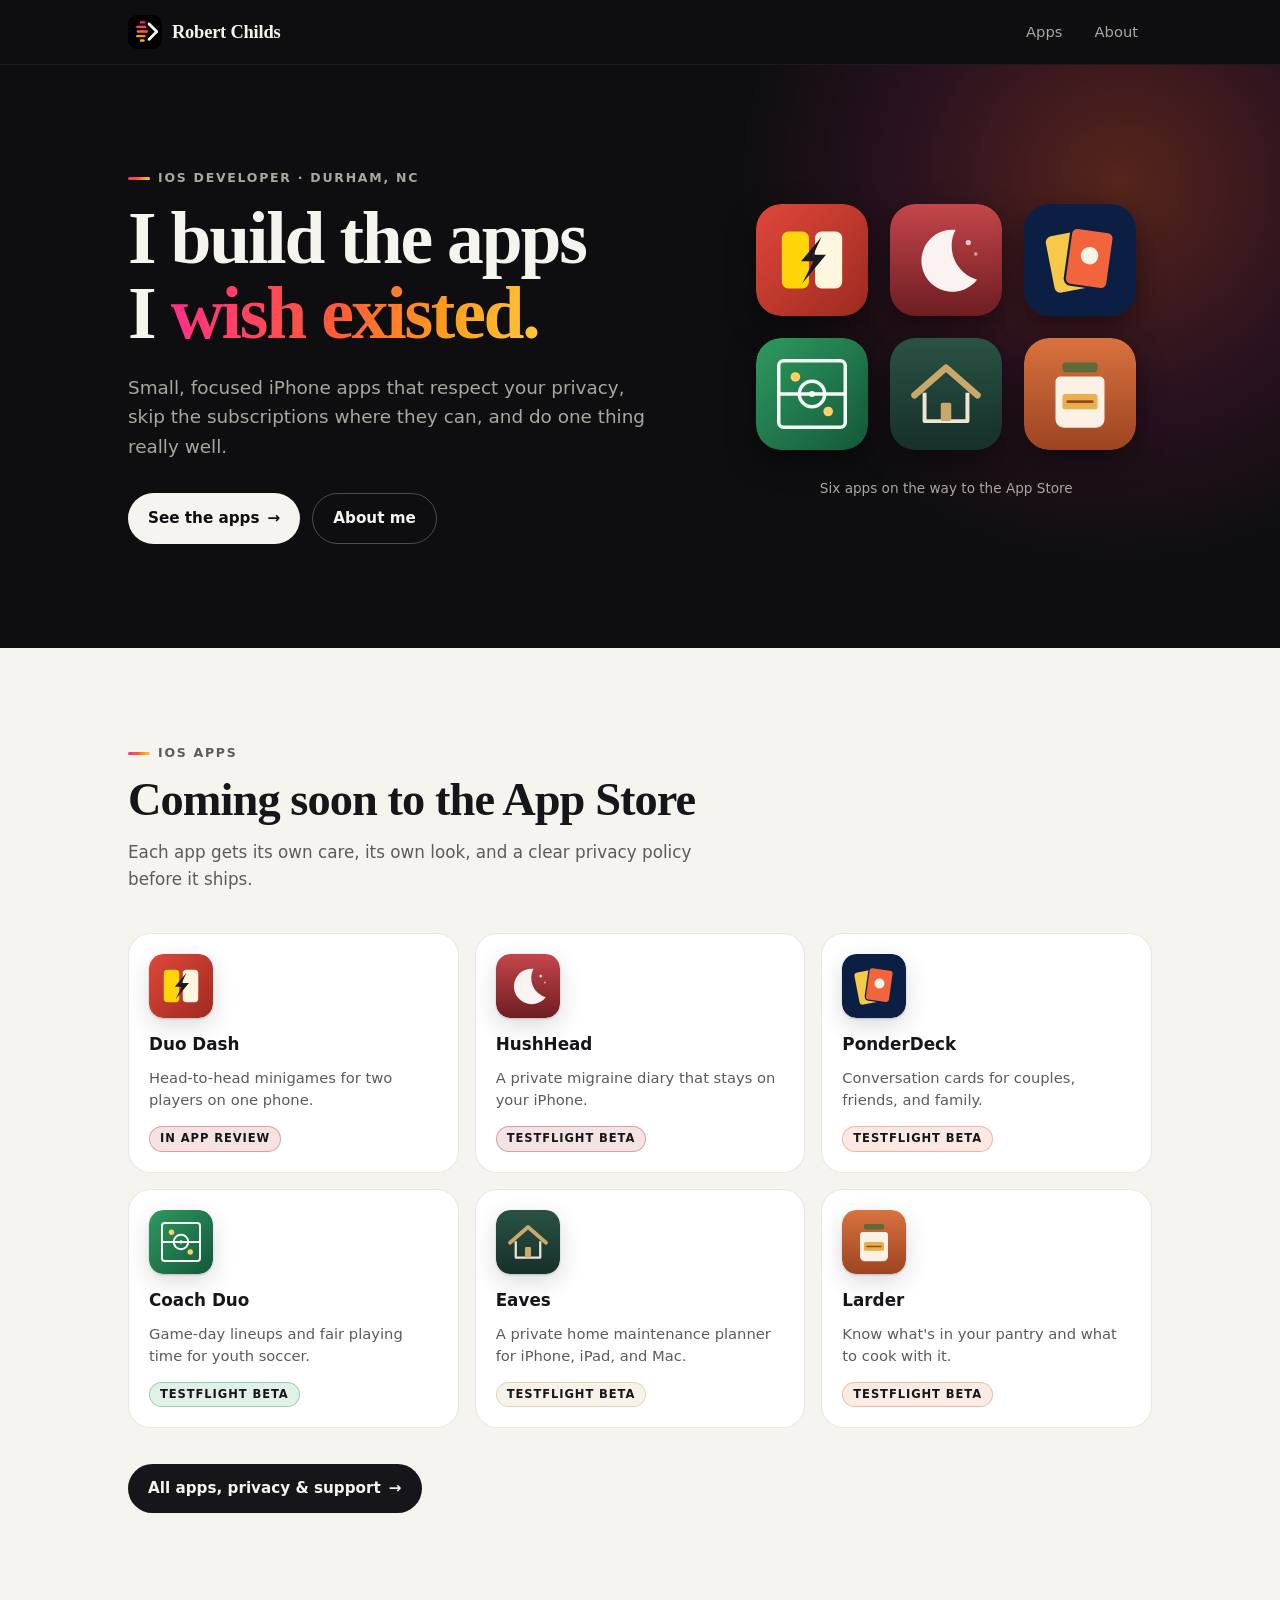
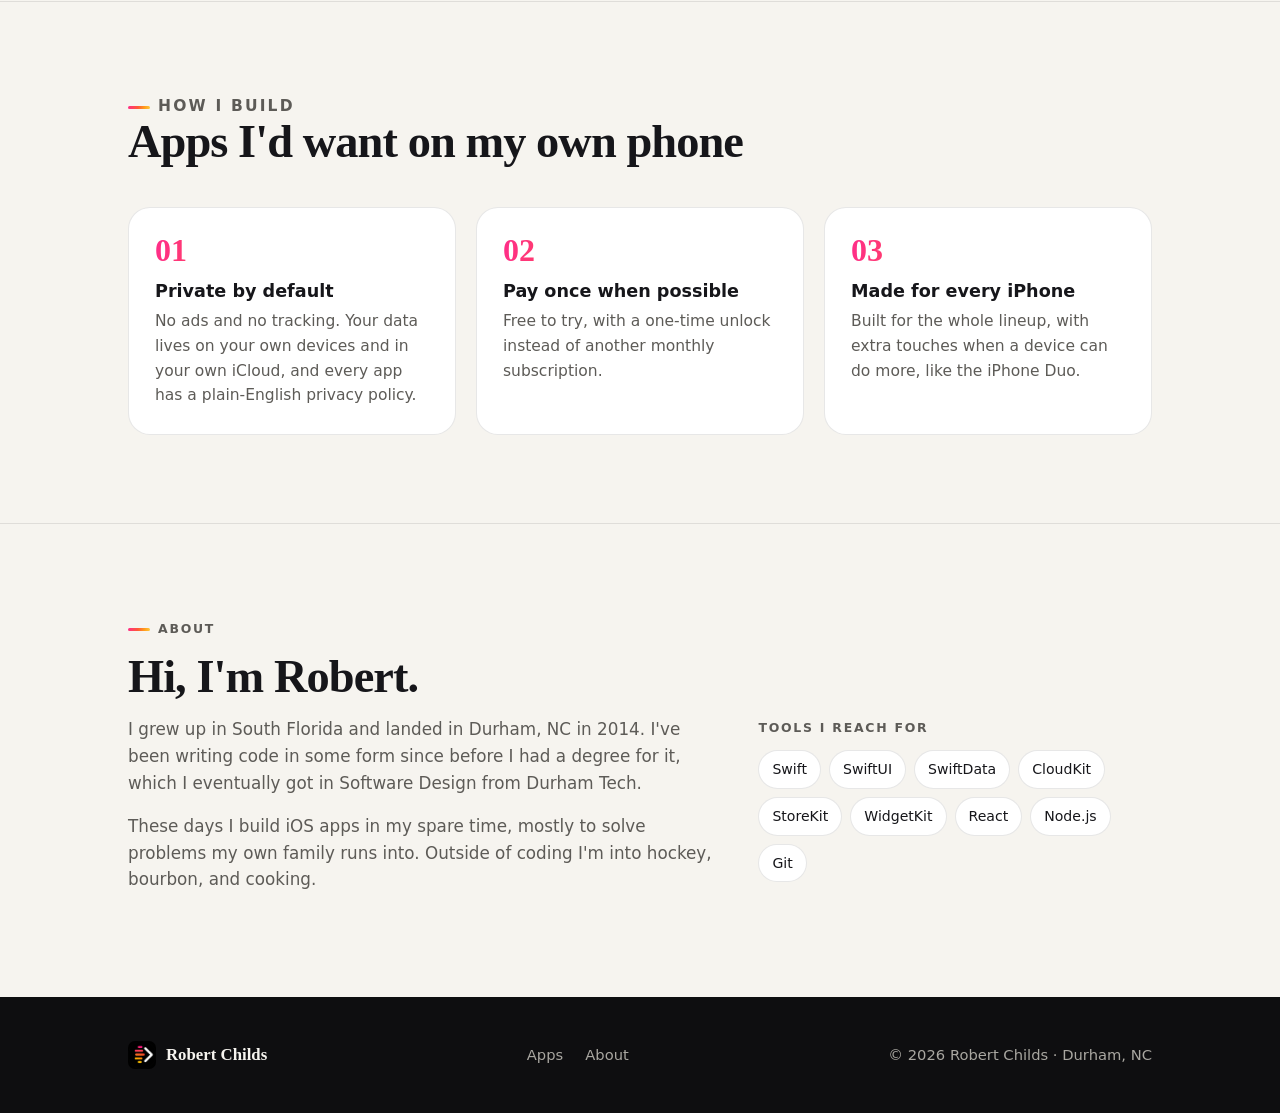
==== index.html @ bc124ac7 "Add Larder to homepage and apps page Co-Authored-By: Claude Opus 5.5 <noreply@anthropic.com> Claude-" ====
<!DOCTYPE html>
<html lang="en">
<head>
<meta charset="UTF-8">
<meta name="viewport" content="width=device-width, initial-scale=1">
<title>Robert Childs | iOS Apps &amp; Developer</title>
<meta name="description" content="Robert Childs is a developer in Durham, NC building focused, private iOS apps: Duo Dash, HushHead, PonderDeck, Coach Duo, Eaves, and Larder.">
<link rel="canonical" href="https://robertchilds.dev/">
<meta property="og:title" content="Robert Childs | iOS Apps &amp; Developer">
<meta property="og:description" content="Focused, private iOS apps built in Durham, NC.">
<meta property="og:type" content="website">
<meta property="og:url" content="https://robertchilds.dev/">
<meta property="og:image" content="https://robertchilds.dev/assets/logo-512.png">
<meta name="theme-color" content="#0e0e10">
<link rel="icon" type="image/png" href="/assets/logo-128.png">
<link rel="apple-touch-icon" href="/assets/logo-512.png">
<link rel="stylesheet" href="/assets/site.css">
<style>
  .hero { background: var(--ink); color: var(--on-ink); position: relative; overflow: hidden; }
  .hero::before { content: ""; position: absolute; width: 760px; height: 760px; right: -220px; top: -260px; border-radius: 50%; background: radial-gradient(closest-side, rgba(255,90,54,.30), rgba(255,45,138,.12) 55%, transparent); pointer-events: none; }
  .hero .wrap { position: relative; display: grid; gap: 56px; align-items: center; padding-top: 96px; padding-bottom: 104px; }
  @media (min-width: 900px) { .hero .wrap { grid-template-columns: 1.15fr .85fr; } }
  .hero .eyebrow { color: var(--on-ink-muted); }
  .hero h1 { font: 600 clamp(2.7rem, 6.4vw, 4.6rem)/1.02 var(--serif); letter-spacing: -.03em; margin: 0 0 22px; }
  .hero p.sub { color: var(--on-ink-muted); font-size: 1.15rem; max-width: 46ch; margin: 0 0 32px; }
  .hero .cta { display: flex; gap: 12px; flex-wrap: wrap; }
  .shelf { display: flex; flex-wrap: wrap; justify-content: center; gap: 22px; max-width: 380px; justify-self: center; width: 100%; }
  .shelf a { display: block; width: calc((100% - 44px) / 3); transition: transform .2s; }
  .shelf a:hover { transform: translateY(-4px) rotate(-2deg); }
  .shelf .app-icon { width: 100%; box-shadow: 0 10px 30px rgba(0,0,0,.45); }
  .shelf .tag { width: 100%; text-align: center; color: var(--on-ink-muted); font-size: .85rem; margin: 6px 0 0; }
  @media (max-width: 899px) { .shelf { max-width: 300px; } }

  .apps-row { list-style: none; margin: 40px 0 36px; padding: 0; display: grid; gap: 16px; grid-template-columns: repeat(2, minmax(0, 1fr)); }
  @media (max-width: 480px) { .apps-row a { padding: 16px; } .apps-row .badge { font-size: .64rem; letter-spacing: .05em; padding: 5px 8px; } }
  @media (min-width: 760px) { .apps-row { grid-template-columns: repeat(3, 1fr); } }
  .apps-row a { display: flex; flex-direction: column; gap: 12px; height: 100%; padding: 20px; background: var(--card); border: 1px solid var(--line); border-radius: var(--radius); text-decoration: none; transition: border-color .15s, transform .15s; }
  .apps-row a:hover { border-color: var(--line-strong); transform: translateY(-2px); }
  .apps-row .app-icon { width: 64px; height: 64px; }
  .apps-row h3 { font: 600 1.05rem/1.25 var(--sans); margin: 4px 0 0; }
  .apps-row p { color: var(--muted); font-size: .92rem; line-height: 1.5; margin: 0; flex: 1; }

  .values { border-top: 1px solid var(--line); }
  .values ul { list-style: none; margin: 40px 0 0; padding: 0; display: grid; gap: 20px; }
  @media (min-width: 800px) { .values ul { grid-template-columns: repeat(3, 1fr); } }
  .values li { padding: 26px; border-radius: var(--radius); background: var(--card); border: 1px solid var(--line); }
  .values .n { font: 600 2rem/1 var(--serif); margin-bottom: 14px; }
  .values h3 { font: 600 1.1rem/1.3 var(--sans); margin: 0 0 6px; }
  .values p { color: var(--muted); margin: 0; font-size: .97rem; }

  .about { border-top: 1px solid var(--line); }
  .about .grid { display: grid; gap: 40px; margin-top: 8px; }
  @media (min-width: 800px) { .about .grid { grid-template-columns: 1.2fr .8fr; } }
  .about .text p { color: var(--muted); font-size: 1.05rem; margin: 0 0 16px; max-width: 58ch; }
  .about h3 { font: 600 .78rem/1 var(--sans); letter-spacing: .14em; text-transform: uppercase; color: var(--muted); margin: 6px 0 16px; }
  .pills { display: flex; flex-wrap: wrap; gap: 8px; list-style: none; margin: 0; padding: 0; }
  .pills li { font-size: .88rem; padding: 7px 13px; border-radius: 999px; background: var(--card); border: 1px solid var(--line); }
</style>
</head>
<body>
<a class="skip" href="#main">Skip to content</a>
<header class="site-nav">
  <div class="wrap">
    <a class="home" href="/"><img src="/assets/logo-128.png" alt="" width="34" height="34">Robert Childs</a>
    <nav aria-label="Main">
      <ul>
        <li><a href="/apps/">Apps</a></li>
        <li><a href="/#about">About</a></li>
      </ul>
    </nav>
  </div>
</header>

<main id="main">
  <section class="hero">
    <div class="wrap">
      <div>
        <p class="eyebrow">iOS developer &middot; Durham, NC</p>
        <h1>I build the apps<br>I <span class="grad-text">wish existed.</span></h1>
        <p class="sub">Small, focused iPhone apps that respect your privacy, skip the subscriptions where they can, and do one thing really well.</p>
        <div class="cta">
          <a class="btn btn-light" href="/apps/">See the apps <span aria-hidden="true">&rarr;</span></a>
          <a class="btn btn-outline" href="#about">About me</a>
        </div>
      </div>
      <div class="shelf">
        <a href="/apps/#duo-dash"><img class="app-icon" src="/apps/icons/duo-dash.svg" alt="Duo Dash" width="112" height="112"></a>
        <a href="/apps/#hushhead"><img class="app-icon" src="/apps/icons/hushhead.svg" alt="HushHead" width="112" height="112"></a>
        <a href="/apps/#ponderdeck"><img class="app-icon" src="/apps/icons/ponderdeck.svg" alt="PonderDeck" width="112" height="112"></a>
        <a href="/apps/#coach-duo"><img class="app-icon" src="/apps/icons/coach-duo.svg" alt="Coach Duo" width="112" height="112"></a>
        <a href="/apps/#eaves"><img class="app-icon" src="/apps/icons/eaves.svg" alt="Eaves: Home Upkeep" width="112" height="112"></a>
        <a href="/apps/#larder"><img class="app-icon" src="/apps/icons/larder.svg" alt="Larder: Pantry &amp; Recipes" width="112" height="112"></a>
        <p class="tag">Six apps on the way to the App Store</p>
      </div>
    </div>
  </section>

  <section class="section" aria-labelledby="apps-title">
    <div class="wrap">
      <p class="eyebrow">iOS Apps</p>
      <h2 class="section-title" id="apps-title">Coming soon to the App Store</h2>
      <p class="section-lede">Each app gets its own care, its own look, and a clear privacy policy before it ships.</p>
      <ul class="apps-row">
        <li><a href="/apps/#duo-dash" style="--app:#c0392b"><img class="app-icon" src="/apps/icons/duo-dash.svg" alt="" width="64" height="64"><h3>Duo Dash</h3><p>Head-to-head minigames for two players on one phone.</p><span><span class="badge">In App Review</span></span></a></li>
        <li><a href="/apps/#hushhead" style="--app:#b3383c"><img class="app-icon" src="/apps/icons/hushhead.svg" alt="" width="64" height="64"><h3>HushHead</h3><p>A private migraine diary that stays on your iPhone.</p><span><span class="badge">TestFlight beta</span></span></a></li>
        <li><a href="/apps/#ponderdeck" style="--app:#f2643c"><img class="app-icon" src="/apps/icons/ponderdeck.svg" alt="" width="64" height="64"><h3>PonderDeck</h3><p>Conversation cards for couples, friends, and family.</p><span><span class="badge">TestFlight beta</span></span></a></li>
        <li><a href="/apps/#coach-duo" style="--app:#2e9a5e"><img class="app-icon" src="/apps/icons/coach-duo.svg" alt="" width="64" height="64"><h3>Coach Duo</h3><p>Game-day lineups and fair playing time for youth soccer.</p><span><span class="badge">TestFlight beta</span></span></a></li>
        <li><a href="/apps/#eaves" style="--app:#c9a86a"><img class="app-icon" src="/apps/icons/eaves.svg" alt="" width="64" height="64"><h3>Eaves</h3><p>A private home maintenance planner for iPhone, iPad, and Mac.</p><span><span class="badge">TestFlight beta</span></span></a></li>
        <li><a href="/apps/#larder" style="--app:#d9723f"><img class="app-icon" src="/apps/icons/larder.svg" alt="" width="64" height="64"><h3>Larder</h3><p>Know what's in your pantry and what to cook with it.</p><span><span class="badge">TestFlight beta</span></span></a></li>
      </ul>
      <a class="btn btn-dark" href="/apps/">All apps, privacy &amp; support <span aria-hidden="true">&rarr;</span></a>
    </div>
  </section>

  <section class="section values" aria-labelledby="values-title">
    <div class="wrap">
      <p class="eyebrow">How I build</p>
      <h2 class="section-title" id="values-title">Apps I'd want on my own phone</h2>
      <ul>
        <li><div class="n grad-text">01</div><h3>Private by default</h3><p>No ads and no tracking. Your data lives on your own devices and in your own iCloud, and every app has a plain-English privacy policy.</p></li>
        <li><div class="n grad-text">02</div><h3>Pay once when possible</h3><p>Free to try, with a one-time unlock instead of another monthly subscription.</p></li>
        <li><div class="n grad-text">03</div><h3>Made for every iPhone</h3><p>Built for the whole lineup, with extra touches when a device can do more, like the iPhone Duo.</p></li>
      </ul>
    </div>
  </section>

  <section class="section about" id="about" aria-labelledby="about-title">
    <div class="wrap">
      <p class="eyebrow">About</p>
      <h2 class="section-title" id="about-title">Hi, I'm Robert.</h2>
      <div class="grid">
        <div class="text">
          <p>I grew up in South Florida and landed in Durham, NC in 2014. I've been writing code in some form since before I had a degree for it, which I eventually got in Software Design from Durham Tech.</p>
          <p>These days I build iOS apps in my spare time, mostly to solve problems my own family runs into. Outside of coding I'm into hockey, bourbon, and cooking.</p>
        </div>
        <div>
          <h3>Tools I reach for</h3>
          <ul class="pills">
            <li>Swift</li><li>SwiftUI</li><li>SwiftData</li><li>CloudKit</li><li>StoreKit</li><li>WidgetKit</li><li>React</li><li>Node.js</li><li>Git</li>
          </ul>
        </div>
      </div>
    </div>
  </section>
</main>

<footer class="site-foot">
  <div class="wrap">
    <span class="brand"><img src="/assets/logo-128.png" alt="" width="28" height="28">Robert Childs</span>
    <ul>
      <li><a href="/apps/">Apps</a></li>
      <li><a href="/#about">About</a></li>
    </ul>
    <span>&copy; 2026 Robert Childs &middot; Durham, NC</span>
  </div>
</footer>
</body>
</html>
---- assets/site.css ----
/* robertchilds.dev shared styles */
:root {
  --ink: #0e0e10;
  --ink-2: #17171b;
  --paper: #f6f4ef;
  --card: #ffffff;
  --text: #16161a;
  --muted: #5d5b57;
  --line: rgba(20, 20, 24, 0.1);
  --line-strong: rgba(20, 20, 24, 0.2);
  --on-ink: #f6f4ef;
  --on-ink-muted: #a9a7a1;
  --pink: #ff2d8a;
  --orange: #ff5a36;
  --amber: #ff9f1c;
  --gold: #ffc93c;
  --grad: linear-gradient(100deg, var(--pink), var(--orange) 45%, var(--amber) 75%, var(--gold));
  --serif: ui-serif, "New York", "Iowan Old Style", Georgia, serif;
  --sans: -apple-system, BlinkMacSystemFont, "SF Pro Text", "Segoe UI", system-ui, sans-serif;
  --radius: 22px;
  --max: 1080px;
}
@media (prefers-color-scheme: dark) {
  :root {
    --paper: #111114;
    --card: #1b1b20;
    --text: #f3f1ec;
    --muted: #a9a7a1;
    --line: rgba(255, 255, 255, 0.09);
    --line-strong: rgba(255, 255, 255, 0.18);
  }
}
*, *::before, *::after { box-sizing: border-box; }
html { -webkit-text-size-adjust: 100%; scroll-behavior: smooth; }
@media (prefers-reduced-motion: reduce) { html { scroll-behavior: auto; } * { transition: none !important; } }
body { margin: 0; background: var(--paper); color: var(--text); font: 17px/1.6 var(--sans); -webkit-font-smoothing: antialiased; }
img { display: block; max-width: 100%; }
a { color: inherit; }
:focus-visible { outline: 3px solid var(--orange); outline-offset: 3px; border-radius: 6px; }
.skip { position: absolute; left: -999px; top: 10px; z-index: 50; background: var(--gold); color: var(--ink); padding: 10px 16px; border-radius: 10px; font-weight: 600; }
.skip:focus { left: 12px; }
.wrap { max-width: var(--max); margin: 0 auto; padding: 0 28px; }
@media (max-width: 600px) { .wrap { padding: 0 20px; } }

/* Nav */
.site-nav { background: var(--ink); color: var(--on-ink); position: sticky; top: 0; z-index: 20; border-bottom: 1px solid rgba(255,255,255,.06); }
.site-nav .wrap { display: flex; align-items: center; justify-content: space-between; height: 64px; }
.site-nav .home { display: flex; align-items: center; gap: 10px; text-decoration: none; font: 600 1.15rem/1 var(--serif); letter-spacing: -.01em; }
.site-nav .home img { width: 34px; height: 34px; border-radius: 9px; }
.site-nav ul { list-style: none; display: flex; gap: 4px; margin: 0; padding: 0; }
.site-nav ul a { text-decoration: none; color: var(--on-ink-muted); font-size: .92rem; font-weight: 500; padding: 8px 14px; border-radius: 999px; }
.site-nav ul a:hover { color: var(--on-ink); background: rgba(255,255,255,.07); }
.site-nav ul a[aria-current="page"] { color: var(--ink); background: var(--on-ink); }

/* Shared type */
.eyebrow { display: inline-flex; align-items: center; gap: 8px; font: 600 .78rem/1 var(--sans); letter-spacing: .14em; text-transform: uppercase; color: var(--muted); margin: 0 0 16px; }
.eyebrow::before { content: ""; width: 22px; height: 3px; border-radius: 3px; background: var(--grad); }
.grad-text { background: var(--grad); -webkit-background-clip: text; background-clip: text; color: transparent; }
.section { padding: 88px 0; }
.section-title { font: 600 clamp(2rem, 4.2vw, 2.9rem)/1.08 var(--serif); letter-spacing: -.02em; margin: 0 0 14px; }
.section-lede { color: var(--muted); max-width: 56ch; margin: 0; font-size: 1.05rem; }
@media (max-width: 600px) { .section { padding: 64px 0; } }

/* Buttons */
.btn { display: inline-flex; align-items: center; gap: 8px; font-weight: 600; font-size: .95rem; text-decoration: none; padding: 12px 20px; border-radius: 999px; transition: transform .15s, background .15s; }
.btn:hover { transform: translateY(-1px); }
.btn-light { background: var(--on-ink); color: var(--ink); }
.btn-outline { border: 1px solid rgba(255,255,255,.25); color: var(--on-ink); }
.btn-outline:hover { background: rgba(255,255,255,.07); }
.btn-dark { background: var(--text); color: var(--paper); }

/* App icon */
.app-icon { border-radius: 22.5%; box-shadow: 0 1px 2px rgba(0,0,0,.18), 0 8px 24px rgba(0,0,0,.14); }
.badge { display: inline-block; white-space: nowrap; font: 600 .72rem/1 var(--sans); letter-spacing: .08em; text-transform: uppercase; padding: 6px 10px; border-radius: 999px; background: color-mix(in srgb, var(--app, var(--orange)) 14%, transparent); color: var(--text); border: 1px solid color-mix(in srgb, var(--app, var(--orange)) 40%, transparent); }

/* Footer */
.site-foot { background: var(--ink); color: var(--on-ink-muted); padding: 44px 0; font-size: .92rem; }
.site-foot .wrap { display: flex; flex-wrap: wrap; gap: 18px 32px; justify-content: space-between; align-items: center; }
.site-foot .brand { display: flex; align-items: center; gap: 10px; color: var(--on-ink); font: 600 1.05rem/1 var(--serif); }
.site-foot .brand img { width: 28px; height: 28px; border-radius: 7px; }
.site-foot ul { list-style: none; display: flex; gap: 22px; margin: 0; padding: 0; }
.site-foot a { color: var(--on-ink-muted); text-decoration: none; }
.site-foot a:hover { color: var(--on-ink); }
.site-foot .bar { height: 3px; background: var(--grad); }
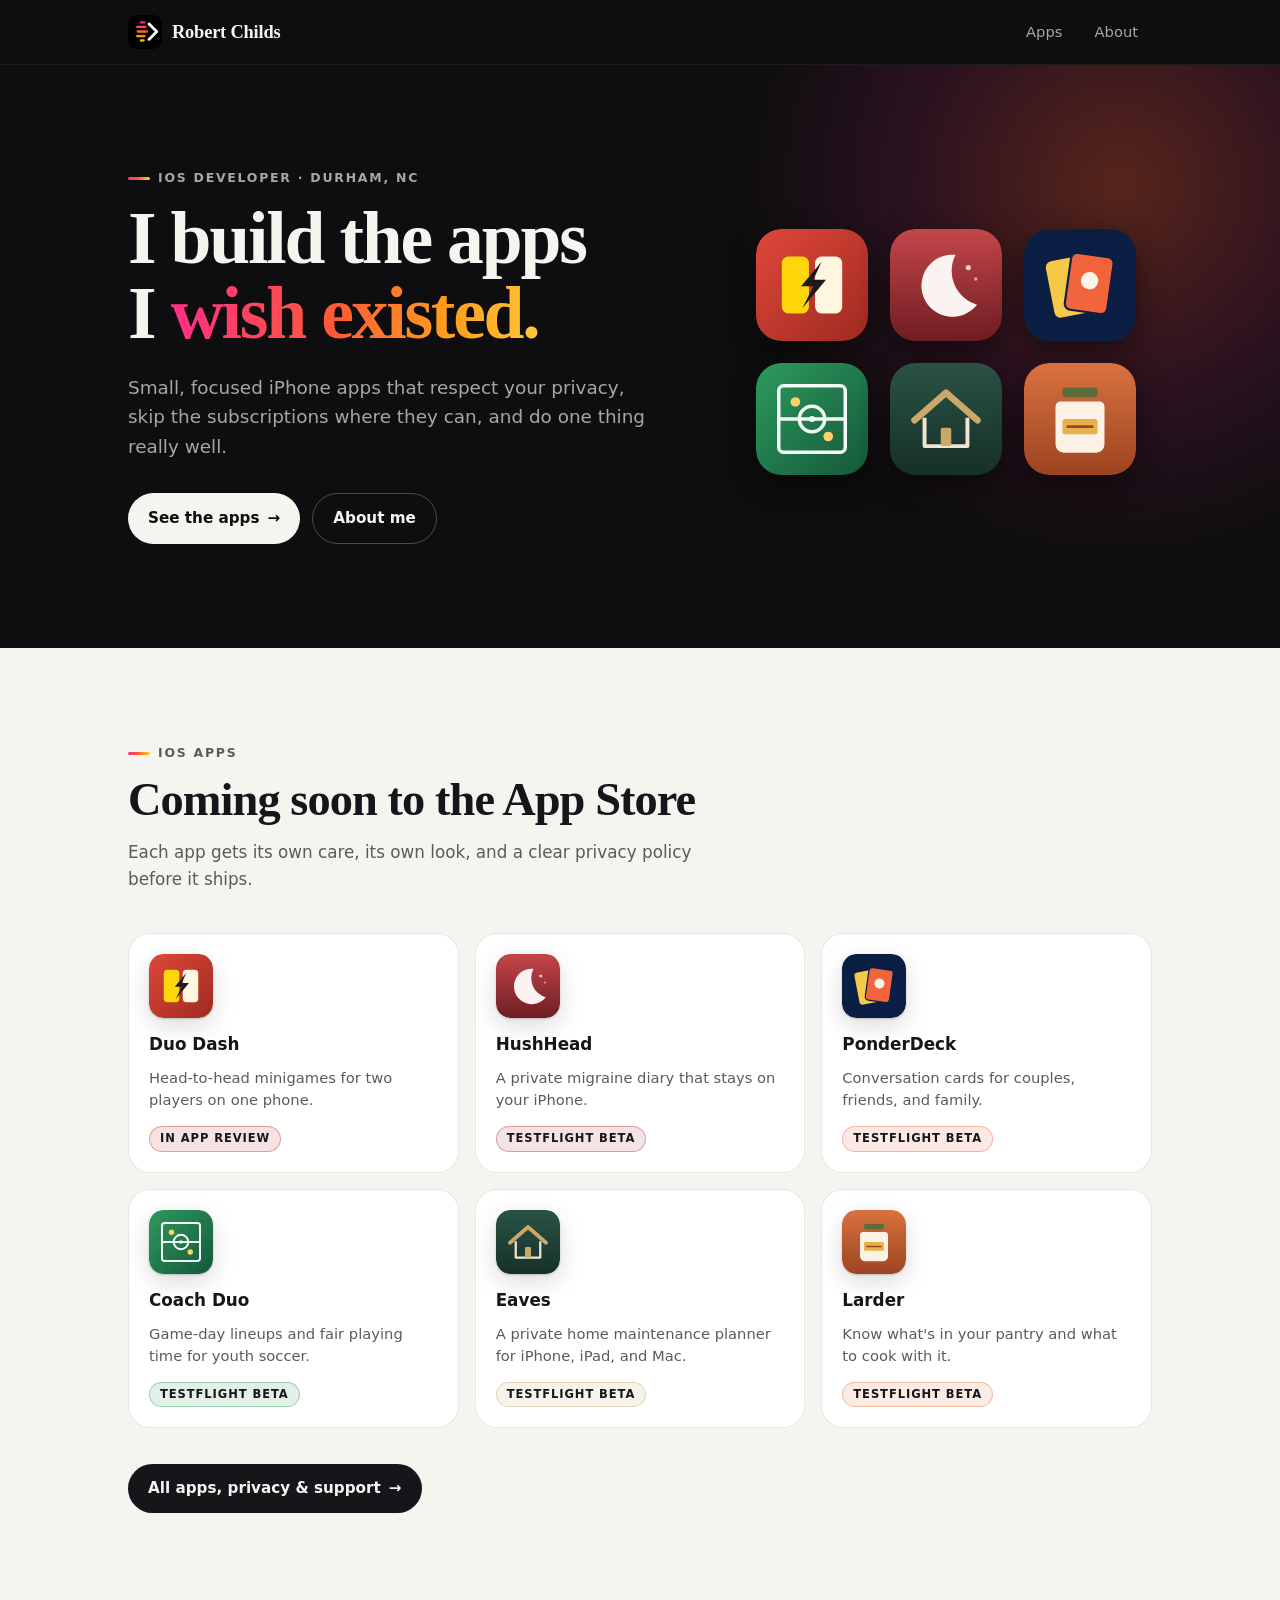
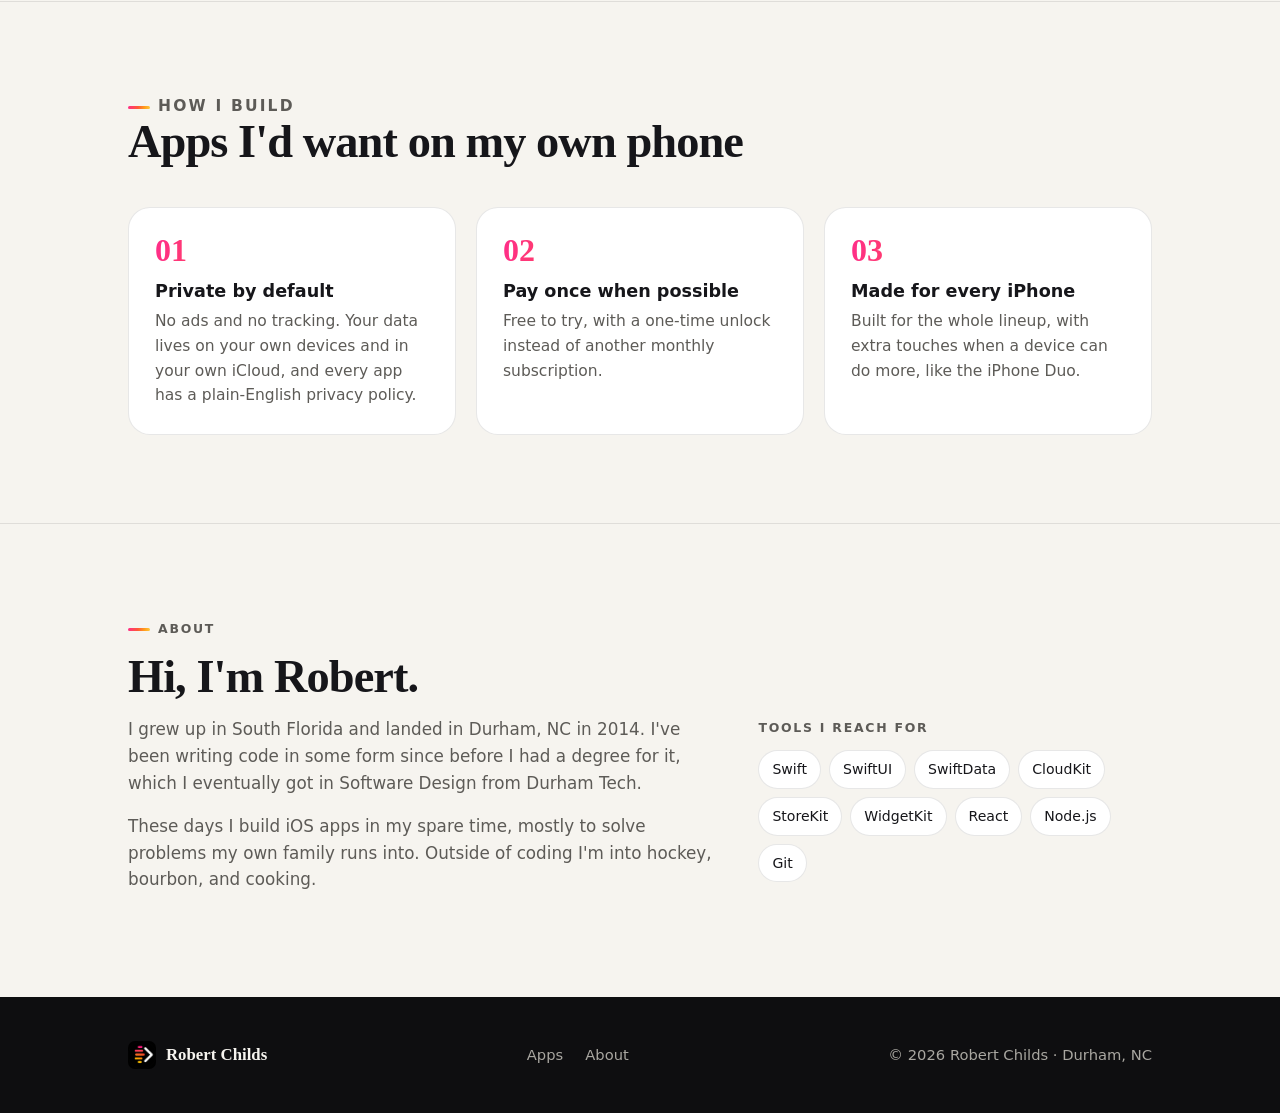
==== commit 09cb145e: "Remove hero tagline under app icons Co-Authored-By: Claude Opus 5.5 <noreply@anthropic.com> Claude-S" ====
--- a/index.html
+++ b/index.html
@@ -90,7 +90,6 @@
         <a href="/apps/#coach-duo"><img class="app-icon" src="/apps/icons/coach-duo.svg" alt="Coach Duo" width="112" height="112"></a>
         <a href="/apps/#eaves"><img class="app-icon" src="/apps/icons/eaves.svg" alt="Eaves: Home Upkeep" width="112" height="112"></a>
         <a href="/apps/#larder"><img class="app-icon" src="/apps/icons/larder.svg" alt="Larder: Pantry &amp; Recipes" width="112" height="112"></a>
-        <p class="tag">Six apps on the way to the App Store</p>
       </div>
     </div>
   </section>
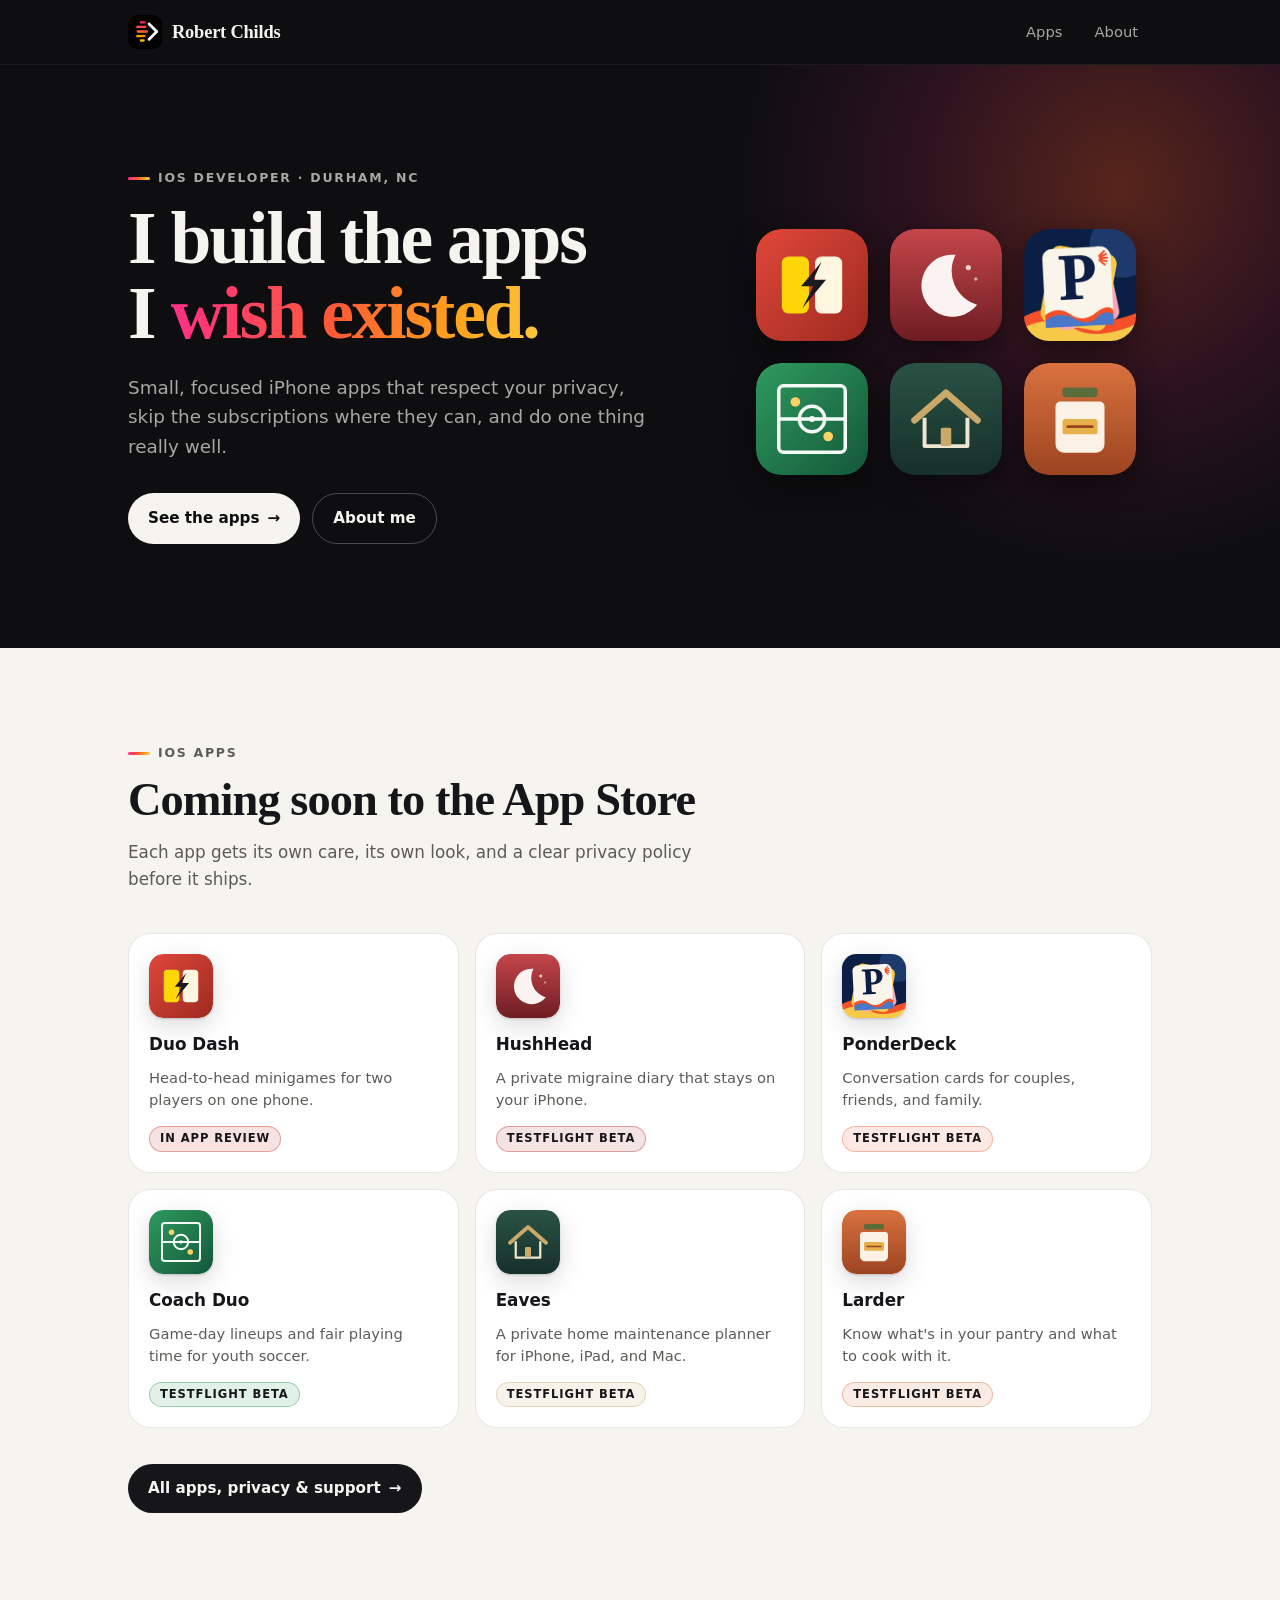
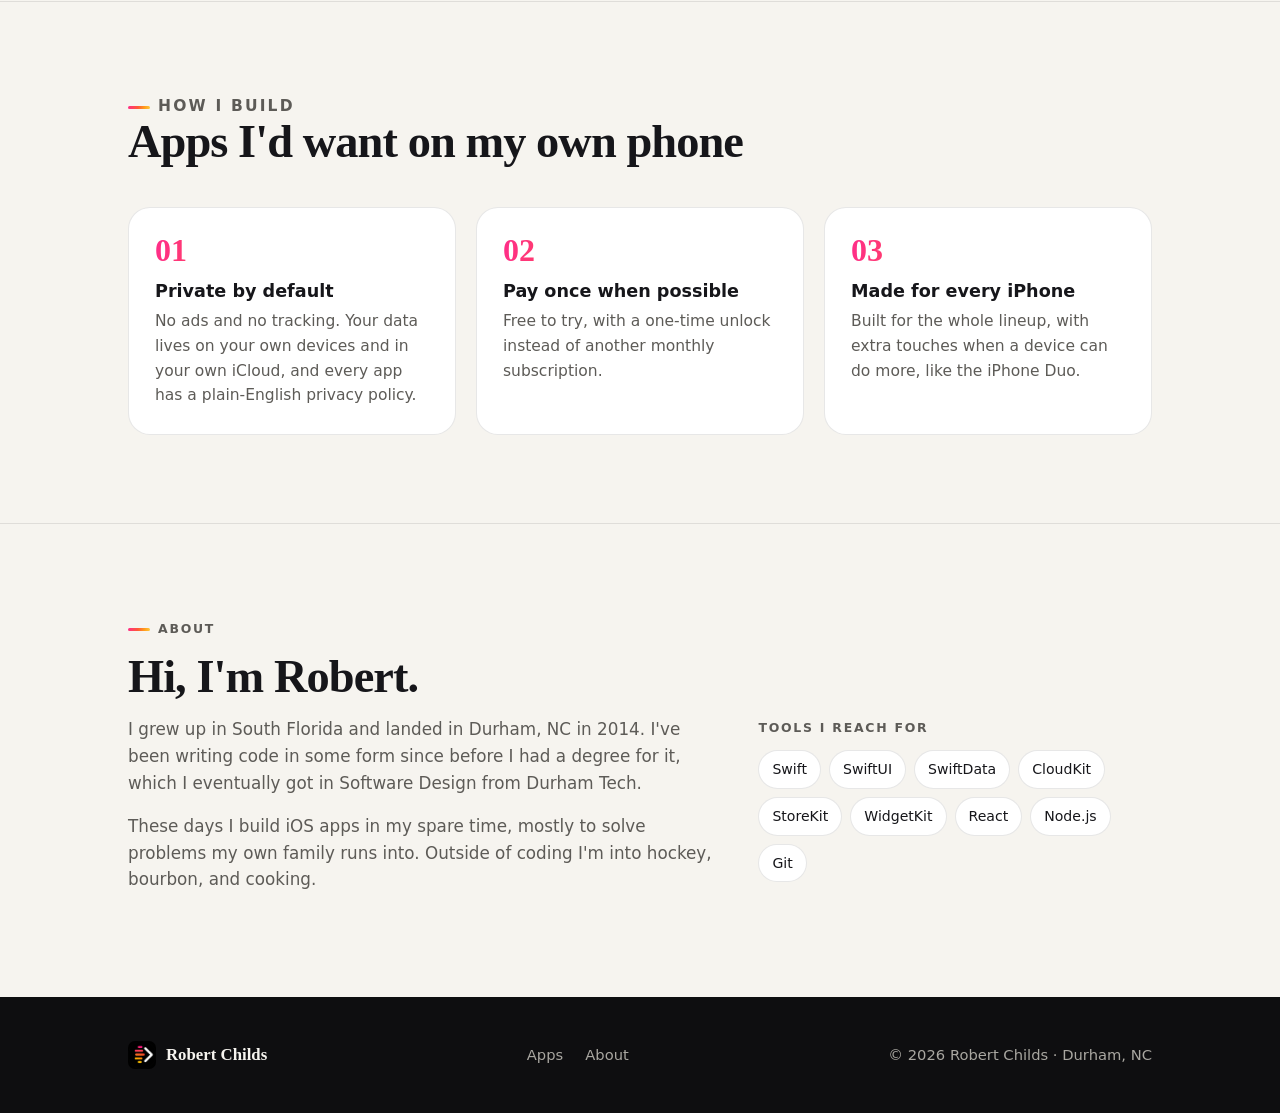
==== commit 4b147715: "Use real PonderDeck app icon Co-Authored-By: Claude Opus 5.5 <noreply@anthropic.com> Claude-Session:" ====
--- a/index.html
+++ b/index.html
@@ -86,7 +86,7 @@
       <div class="shelf">
         <a href="/apps/#duo-dash"><img class="app-icon" src="/apps/icons/duo-dash.svg" alt="Duo Dash" width="112" height="112"></a>
         <a href="/apps/#hushhead"><img class="app-icon" src="/apps/icons/hushhead.svg" alt="HushHead" width="112" height="112"></a>
-        <a href="/apps/#ponderdeck"><img class="app-icon" src="/apps/icons/ponderdeck.svg" alt="PonderDeck" width="112" height="112"></a>
+        <a href="/apps/#ponderdeck"><img class="app-icon" src="/apps/icons/ponderdeck.png" alt="PonderDeck" width="112" height="112"></a>
         <a href="/apps/#coach-duo"><img class="app-icon" src="/apps/icons/coach-duo.svg" alt="Coach Duo" width="112" height="112"></a>
         <a href="/apps/#eaves"><img class="app-icon" src="/apps/icons/eaves.svg" alt="Eaves: Home Upkeep" width="112" height="112"></a>
         <a href="/apps/#larder"><img class="app-icon" src="/apps/icons/larder.svg" alt="Larder: Pantry &amp; Recipes" width="112" height="112"></a>
@@ -102,7 +102,7 @@
       <ul class="apps-row">
         <li><a href="/apps/#duo-dash" style="--app:#c0392b"><img class="app-icon" src="/apps/icons/duo-dash.svg" alt="" width="64" height="64"><h3>Duo Dash</h3><p>Head-to-head minigames for two players on one phone.</p><span><span class="badge">In App Review</span></span></a></li>
         <li><a href="/apps/#hushhead" style="--app:#b3383c"><img class="app-icon" src="/apps/icons/hushhead.svg" alt="" width="64" height="64"><h3>HushHead</h3><p>A private migraine diary that stays on your iPhone.</p><span><span class="badge">TestFlight beta</span></span></a></li>
-        <li><a href="/apps/#ponderdeck" style="--app:#f2643c"><img class="app-icon" src="/apps/icons/ponderdeck.svg" alt="" width="64" height="64"><h3>PonderDeck</h3><p>Conversation cards for couples, friends, and family.</p><span><span class="badge">TestFlight beta</span></span></a></li>
+        <li><a href="/apps/#ponderdeck" style="--app:#f2643c"><img class="app-icon" src="/apps/icons/ponderdeck.png" alt="" width="64" height="64"><h3>PonderDeck</h3><p>Conversation cards for couples, friends, and family.</p><span><span class="badge">TestFlight beta</span></span></a></li>
         <li><a href="/apps/#coach-duo" style="--app:#2e9a5e"><img class="app-icon" src="/apps/icons/coach-duo.svg" alt="" width="64" height="64"><h3>Coach Duo</h3><p>Game-day lineups and fair playing time for youth soccer.</p><span><span class="badge">TestFlight beta</span></span></a></li>
         <li><a href="/apps/#eaves" style="--app:#c9a86a"><img class="app-icon" src="/apps/icons/eaves.svg" alt="" width="64" height="64"><h3>Eaves</h3><p>A private home maintenance planner for iPhone, iPad, and Mac.</p><span><span class="badge">TestFlight beta</span></span></a></li>
         <li><a href="/apps/#larder" style="--app:#d9723f"><img class="app-icon" src="/apps/icons/larder.svg" alt="" width="64" height="64"><h3>Larder</h3><p>Know what's in your pantry and what to cook with it.</p><span><span class="badge">TestFlight beta</span></span></a></li>
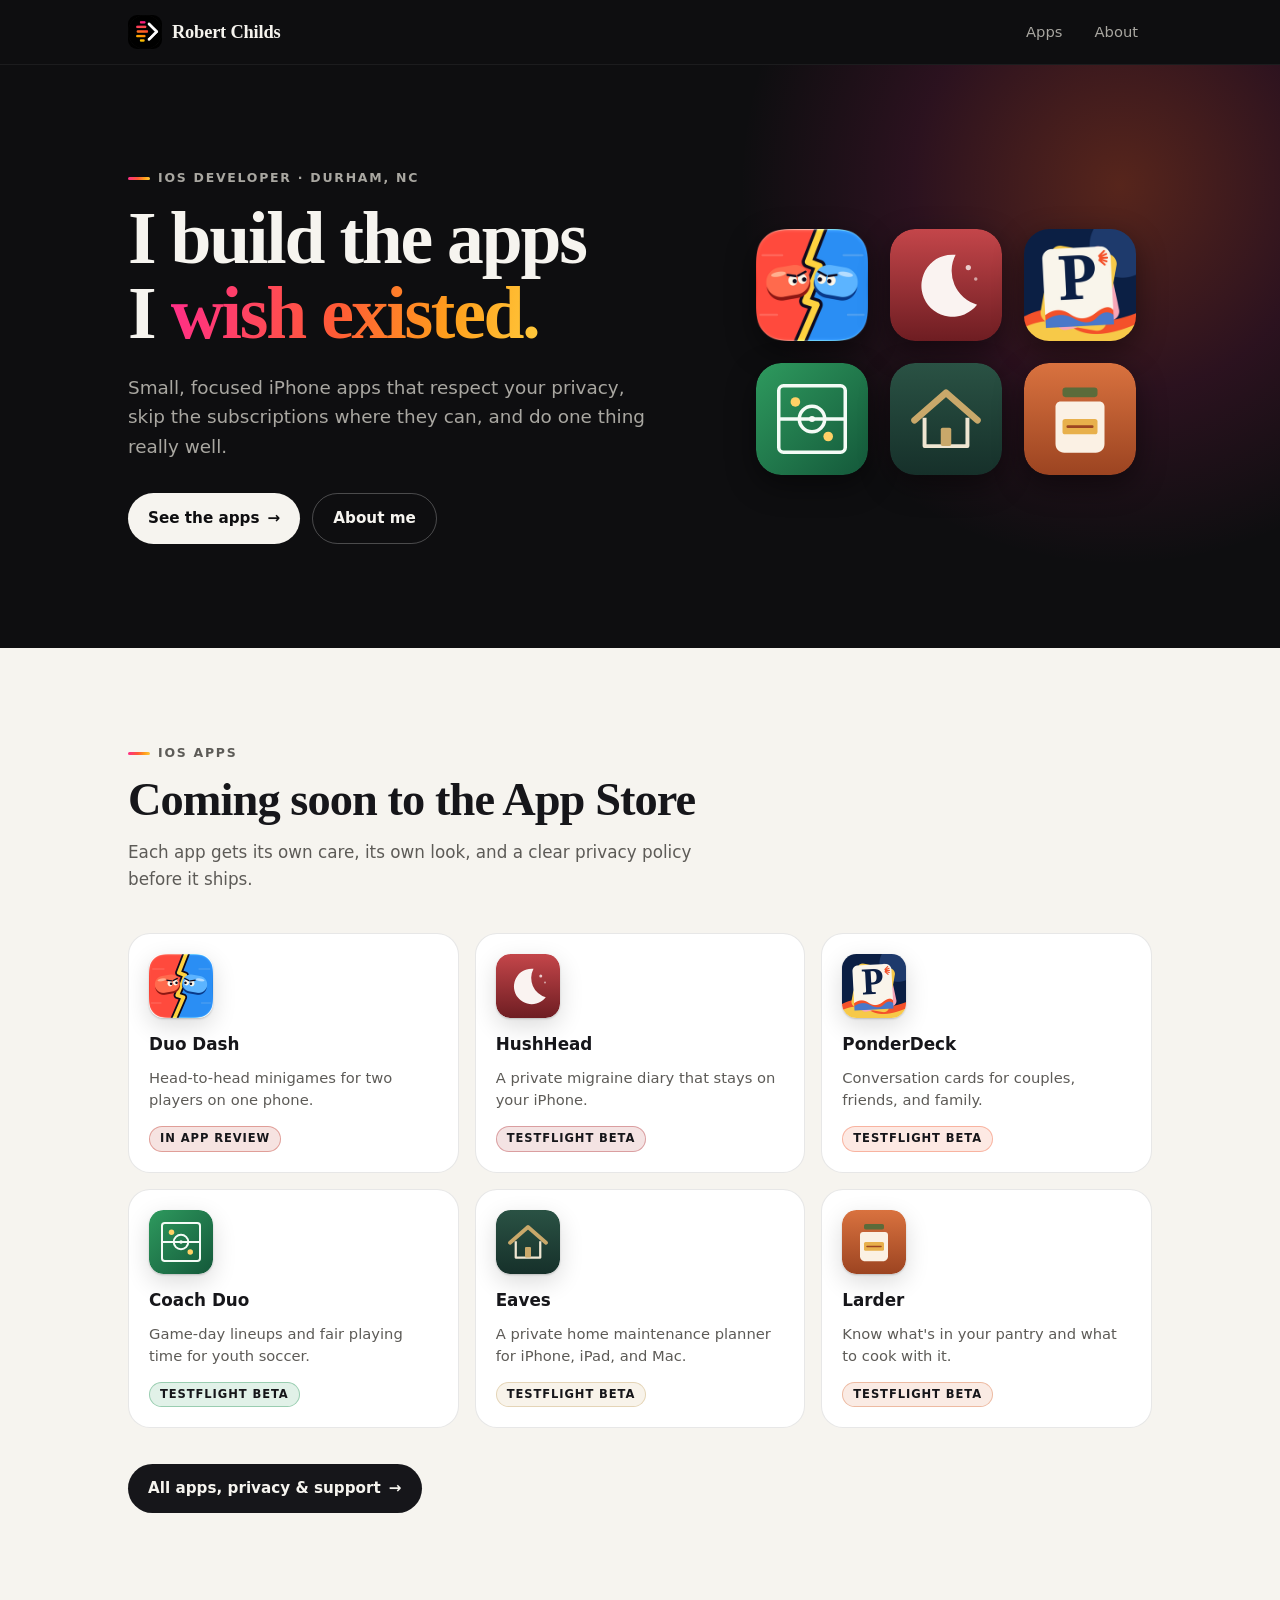
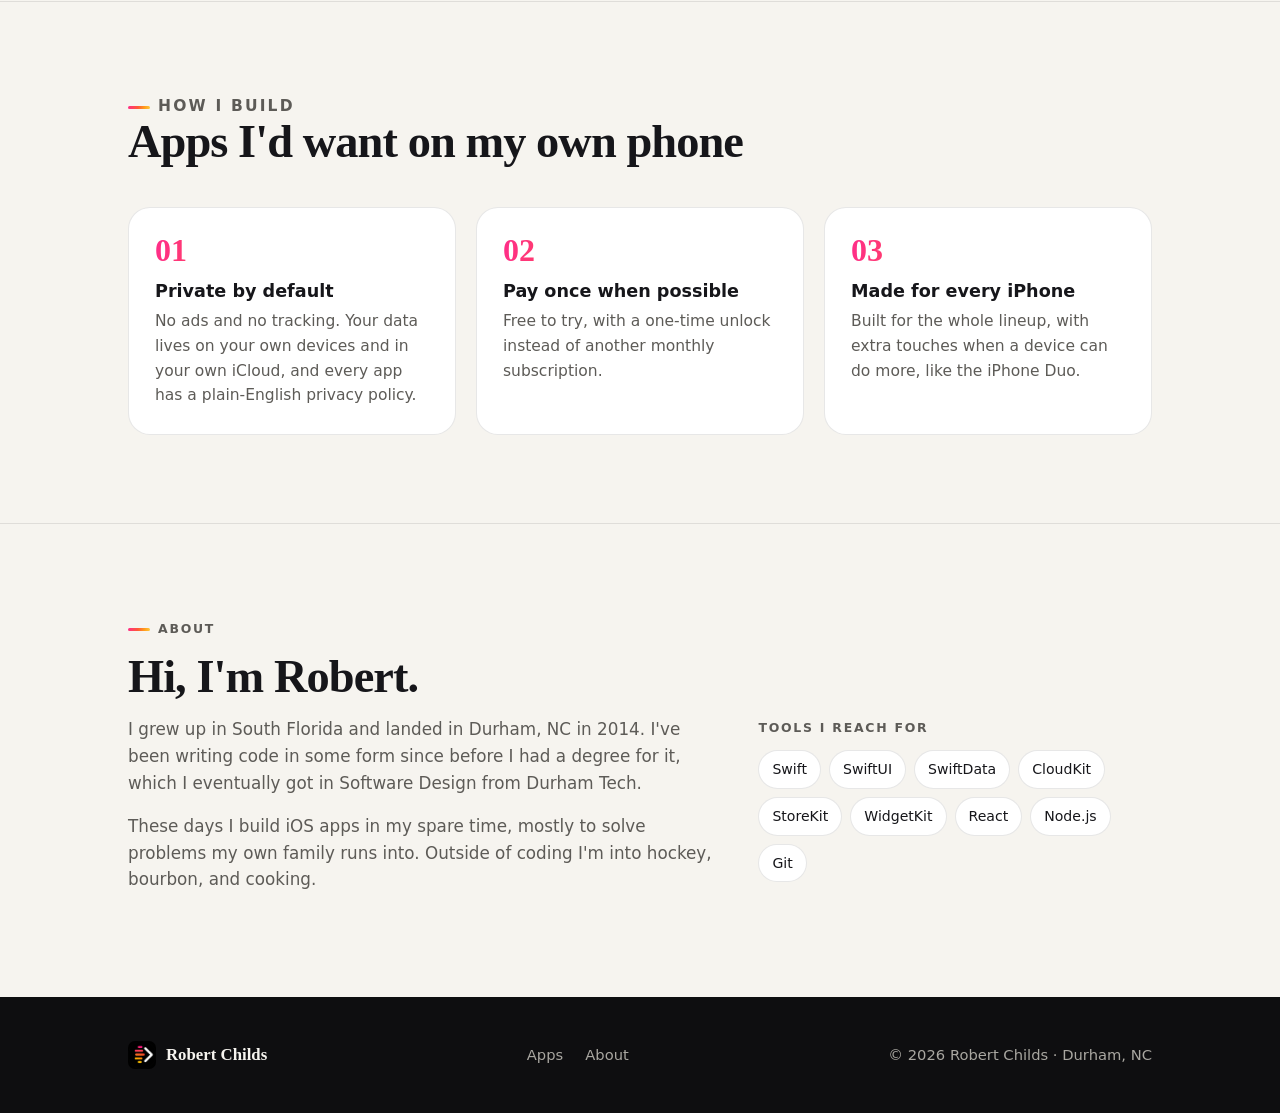
==== commit 5b8f9f39: "Use real Duo Dash app icon Co-Authored-By: Claude Opus 5.5 <noreply@anthropic.com> Claude-Session: h" ====
--- a/index.html
+++ b/index.html
@@ -84,7 +84,7 @@
         </div>
       </div>
       <div class="shelf">
-        <a href="/apps/#duo-dash"><img class="app-icon" src="/apps/icons/duo-dash.svg" alt="Duo Dash" width="112" height="112"></a>
+        <a href="/apps/#duo-dash"><img class="app-icon" src="/apps/icons/duo-dash.png" alt="Duo Dash" width="112" height="112"></a>
         <a href="/apps/#hushhead"><img class="app-icon" src="/apps/icons/hushhead.svg" alt="HushHead" width="112" height="112"></a>
         <a href="/apps/#ponderdeck"><img class="app-icon" src="/apps/icons/ponderdeck.png" alt="PonderDeck" width="112" height="112"></a>
         <a href="/apps/#coach-duo"><img class="app-icon" src="/apps/icons/coach-duo.svg" alt="Coach Duo" width="112" height="112"></a>
@@ -100,7 +100,7 @@
       <h2 class="section-title" id="apps-title">Coming soon to the App Store</h2>
       <p class="section-lede">Each app gets its own care, its own look, and a clear privacy policy before it ships.</p>
       <ul class="apps-row">
-        <li><a href="/apps/#duo-dash" style="--app:#c0392b"><img class="app-icon" src="/apps/icons/duo-dash.svg" alt="" width="64" height="64"><h3>Duo Dash</h3><p>Head-to-head minigames for two players on one phone.</p><span><span class="badge">In App Review</span></span></a></li>
+        <li><a href="/apps/#duo-dash" style="--app:#c0392b"><img class="app-icon" src="/apps/icons/duo-dash.png" alt="" width="64" height="64"><h3>Duo Dash</h3><p>Head-to-head minigames for two players on one phone.</p><span><span class="badge">In App Review</span></span></a></li>
         <li><a href="/apps/#hushhead" style="--app:#b3383c"><img class="app-icon" src="/apps/icons/hushhead.svg" alt="" width="64" height="64"><h3>HushHead</h3><p>A private migraine diary that stays on your iPhone.</p><span><span class="badge">TestFlight beta</span></span></a></li>
         <li><a href="/apps/#ponderdeck" style="--app:#f2643c"><img class="app-icon" src="/apps/icons/ponderdeck.png" alt="" width="64" height="64"><h3>PonderDeck</h3><p>Conversation cards for couples, friends, and family.</p><span><span class="badge">TestFlight beta</span></span></a></li>
         <li><a href="/apps/#coach-duo" style="--app:#2e9a5e"><img class="app-icon" src="/apps/icons/coach-duo.svg" alt="" width="64" height="64"><h3>Coach Duo</h3><p>Game-day lineups and fair playing time for youth soccer.</p><span><span class="badge">TestFlight beta</span></span></a></li>
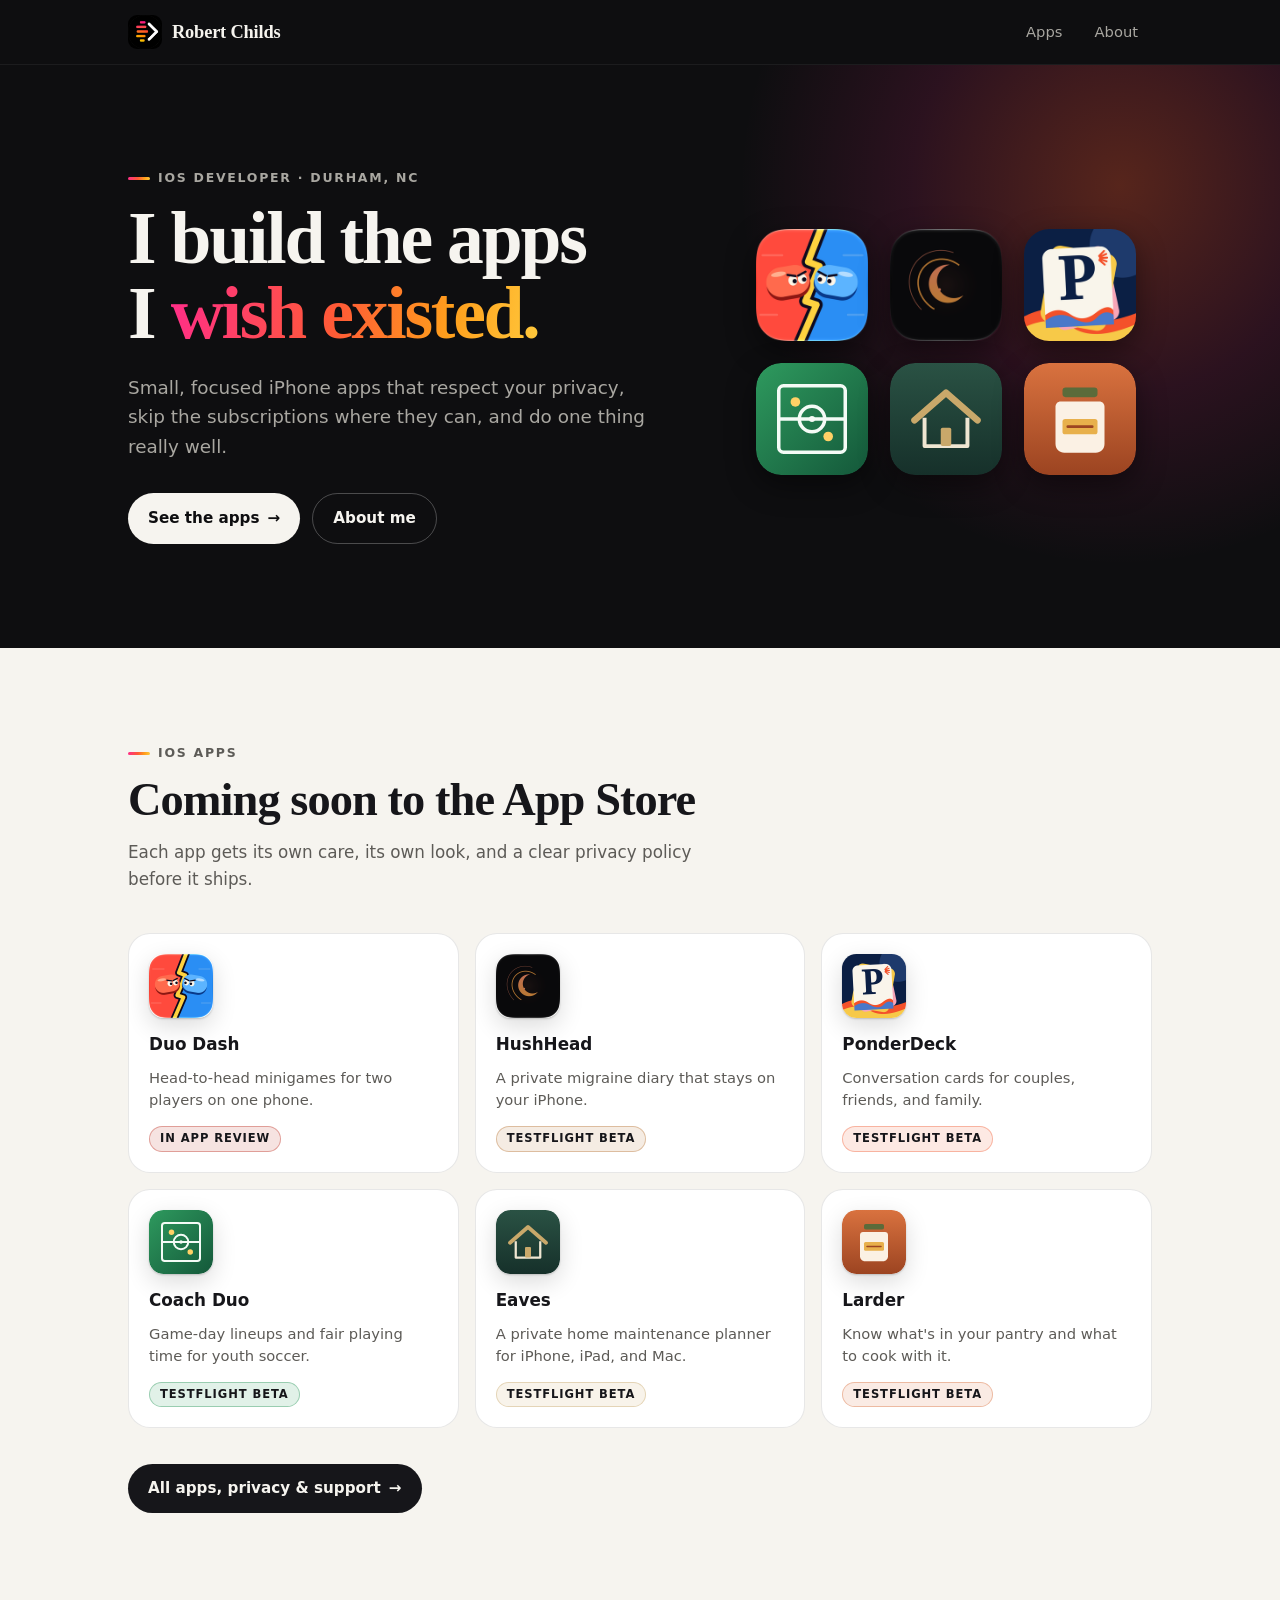
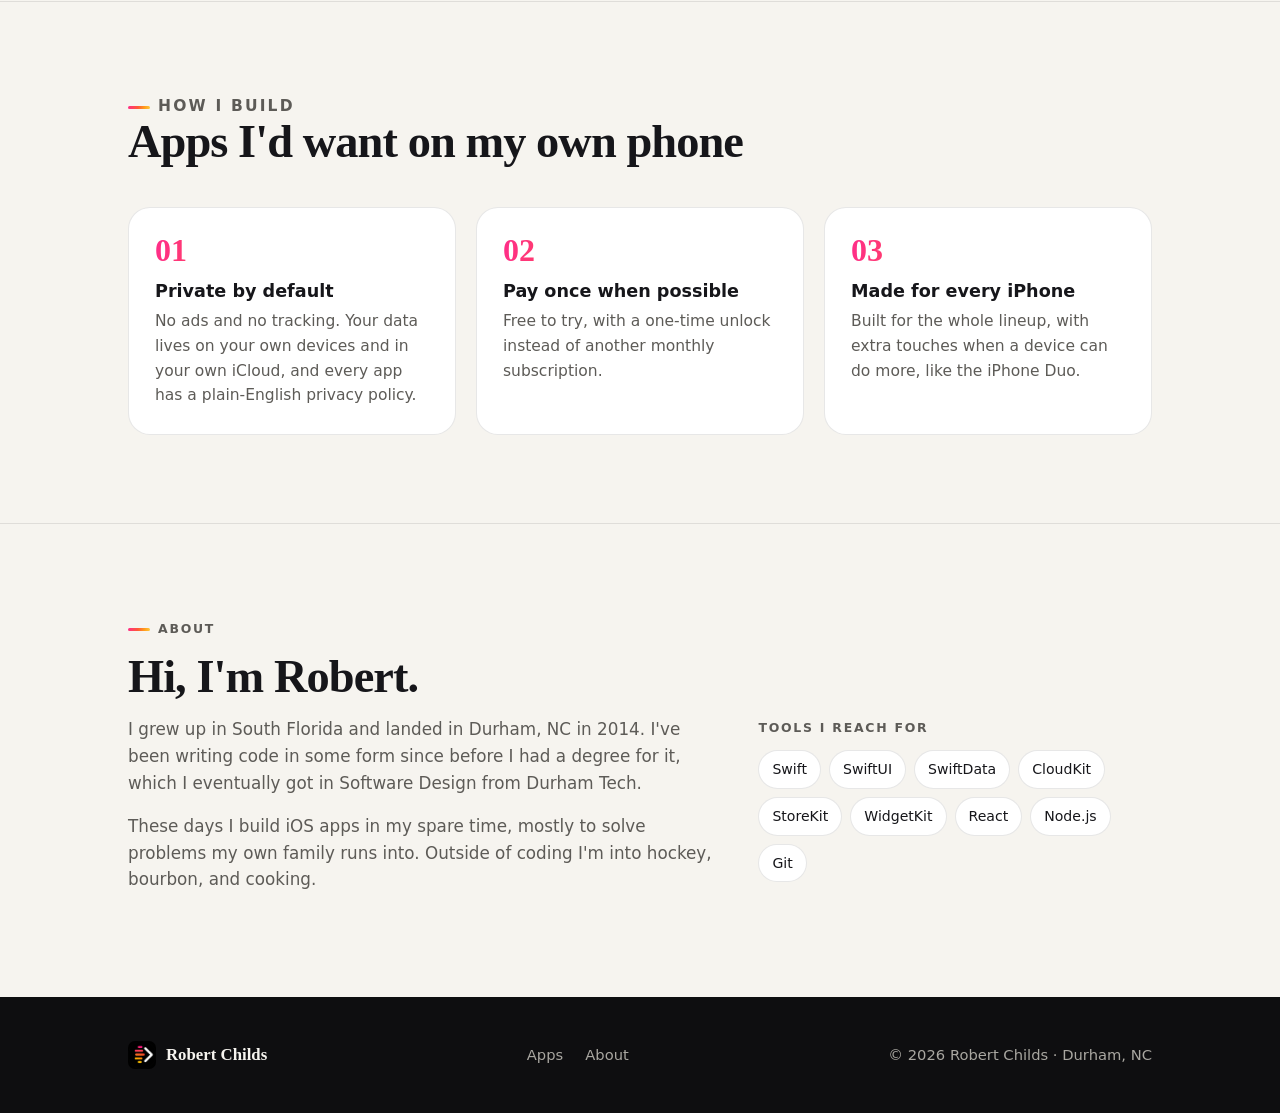
==== commit 9804b3af: "Use real HushHead app icon Co-Authored-By: Claude Opus 5.5 <noreply@anthropic.com> Claude-Session: h" ====
--- a/index.html
+++ b/index.html
@@ -85,7 +85,7 @@
       </div>
       <div class="shelf">
         <a href="/apps/#duo-dash"><img class="app-icon" src="/apps/icons/duo-dash.png" alt="Duo Dash" width="112" height="112"></a>
-        <a href="/apps/#hushhead"><img class="app-icon" src="/apps/icons/hushhead.svg" alt="HushHead" width="112" height="112"></a>
+        <a href="/apps/#hushhead"><img class="app-icon" src="/apps/icons/hushhead.png" alt="HushHead" width="112" height="112"></a>
         <a href="/apps/#ponderdeck"><img class="app-icon" src="/apps/icons/ponderdeck.png" alt="PonderDeck" width="112" height="112"></a>
         <a href="/apps/#coach-duo"><img class="app-icon" src="/apps/icons/coach-duo.svg" alt="Coach Duo" width="112" height="112"></a>
         <a href="/apps/#eaves"><img class="app-icon" src="/apps/icons/eaves.svg" alt="Eaves: Home Upkeep" width="112" height="112"></a>
@@ -101,7 +101,7 @@
       <p class="section-lede">Each app gets its own care, its own look, and a clear privacy policy before it ships.</p>
       <ul class="apps-row">
         <li><a href="/apps/#duo-dash" style="--app:#c0392b"><img class="app-icon" src="/apps/icons/duo-dash.png" alt="" width="64" height="64"><h3>Duo Dash</h3><p>Head-to-head minigames for two players on one phone.</p><span><span class="badge">In App Review</span></span></a></li>
-        <li><a href="/apps/#hushhead" style="--app:#b3383c"><img class="app-icon" src="/apps/icons/hushhead.svg" alt="" width="64" height="64"><h3>HushHead</h3><p>A private migraine diary that stays on your iPhone.</p><span><span class="badge">TestFlight beta</span></span></a></li>
+        <li><a href="/apps/#hushhead" style="--app:#b9783a"><img class="app-icon" src="/apps/icons/hushhead.png" alt="" width="64" height="64"><h3>HushHead</h3><p>A private migraine diary that stays on your iPhone.</p><span><span class="badge">TestFlight beta</span></span></a></li>
         <li><a href="/apps/#ponderdeck" style="--app:#f2643c"><img class="app-icon" src="/apps/icons/ponderdeck.png" alt="" width="64" height="64"><h3>PonderDeck</h3><p>Conversation cards for couples, friends, and family.</p><span><span class="badge">TestFlight beta</span></span></a></li>
         <li><a href="/apps/#coach-duo" style="--app:#2e9a5e"><img class="app-icon" src="/apps/icons/coach-duo.svg" alt="" width="64" height="64"><h3>Coach Duo</h3><p>Game-day lineups and fair playing time for youth soccer.</p><span><span class="badge">TestFlight beta</span></span></a></li>
         <li><a href="/apps/#eaves" style="--app:#c9a86a"><img class="app-icon" src="/apps/icons/eaves.svg" alt="" width="64" height="64"><h3>Eaves</h3><p>A private home maintenance planner for iPhone, iPad, and Mac.</p><span><span class="badge">TestFlight beta</span></span></a></li>
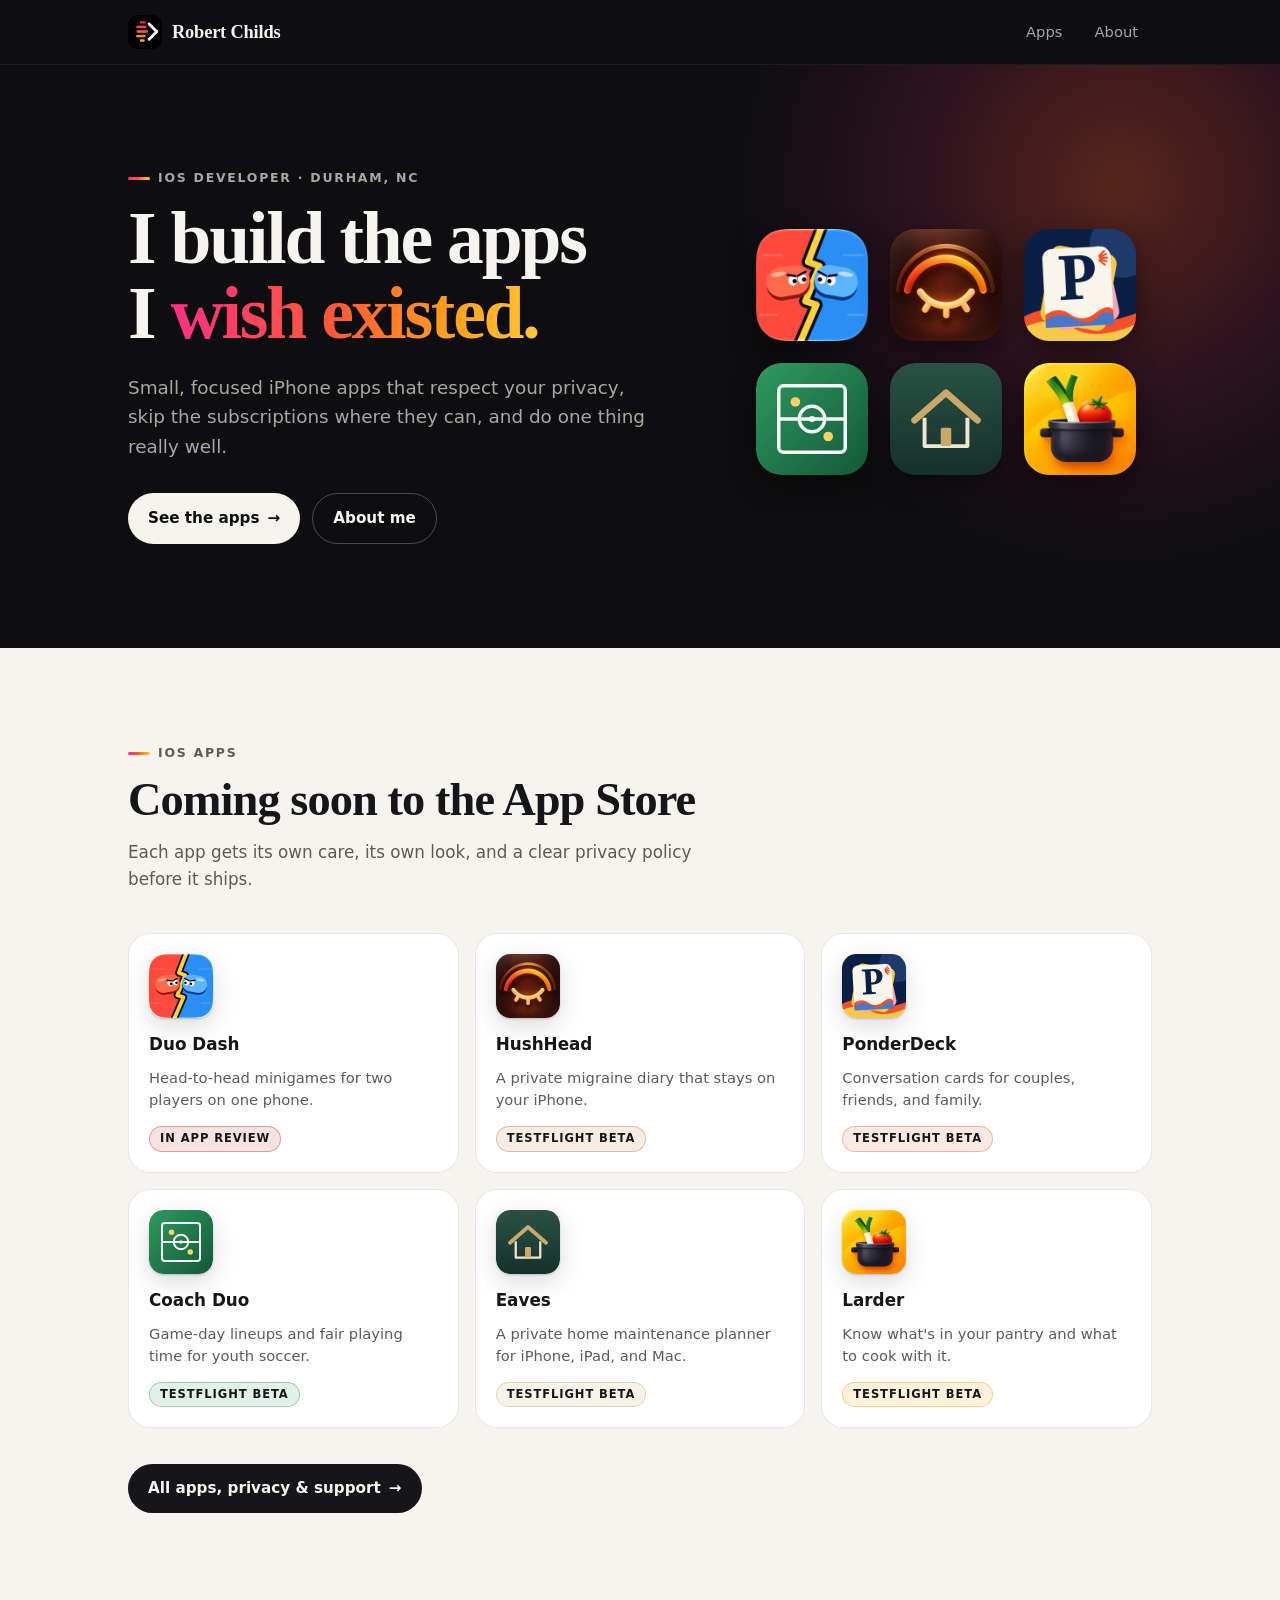
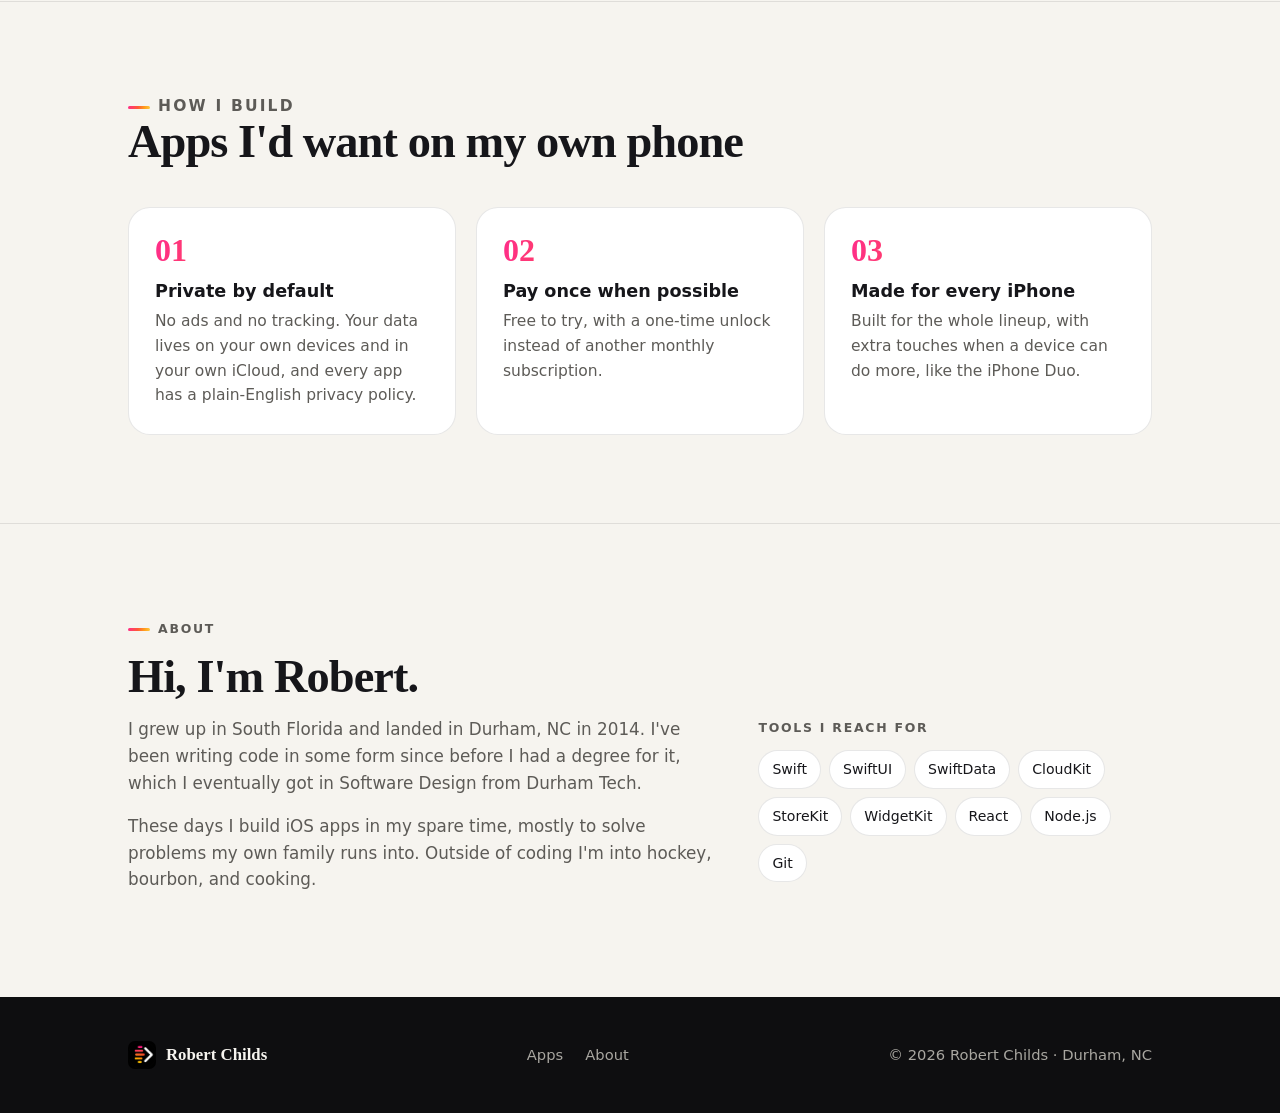
==== commit 20913978: "Use new Larder app icon Co-Authored-By: Claude Opus 5.5 <noreply@anthropic.com> Claude-Session: http" ====
--- a/index.html
+++ b/index.html
@@ -89,7 +89,7 @@
         <a href="/apps/#ponderdeck"><img class="app-icon" src="/apps/icons/ponderdeck.png" alt="PonderDeck" width="112" height="112"></a>
         <a href="/apps/#coach-duo"><img class="app-icon" src="/apps/icons/coach-duo.svg" alt="Coach Duo" width="112" height="112"></a>
         <a href="/apps/#eaves"><img class="app-icon" src="/apps/icons/eaves.svg" alt="Eaves: Home Upkeep" width="112" height="112"></a>
-        <a href="/apps/#larder"><img class="app-icon" src="/apps/icons/larder.svg" alt="Larder: Pantry &amp; Recipes" width="112" height="112"></a>
+        <a href="/apps/#larder"><img class="app-icon" src="/apps/icons/larder.png" alt="Larder: Pantry &amp; Recipes" width="112" height="112"></a>
       </div>
     </div>
   </section>
@@ -105,7 +105,7 @@
         <li><a href="/apps/#ponderdeck" style="--app:#f2643c"><img class="app-icon" src="/apps/icons/ponderdeck.png" alt="" width="64" height="64"><h3>PonderDeck</h3><p>Conversation cards for couples, friends, and family.</p><span><span class="badge">TestFlight beta</span></span></a></li>
         <li><a href="/apps/#coach-duo" style="--app:#2e9a5e"><img class="app-icon" src="/apps/icons/coach-duo.svg" alt="" width="64" height="64"><h3>Coach Duo</h3><p>Game-day lineups and fair playing time for youth soccer.</p><span><span class="badge">TestFlight beta</span></span></a></li>
         <li><a href="/apps/#eaves" style="--app:#c9a86a"><img class="app-icon" src="/apps/icons/eaves.svg" alt="" width="64" height="64"><h3>Eaves</h3><p>A private home maintenance planner for iPhone, iPad, and Mac.</p><span><span class="badge">TestFlight beta</span></span></a></li>
-        <li><a href="/apps/#larder" style="--app:#d9723f"><img class="app-icon" src="/apps/icons/larder.svg" alt="" width="64" height="64"><h3>Larder</h3><p>Know what's in your pantry and what to cook with it.</p><span><span class="badge">TestFlight beta</span></span></a></li>
+        <li><a href="/apps/#larder" style="--app:#f39c12"><img class="app-icon" src="/apps/icons/larder.png" alt="" width="64" height="64"><h3>Larder</h3><p>Know what's in your pantry and what to cook with it.</p><span><span class="badge">TestFlight beta</span></span></a></li>
       </ul>
       <a class="btn btn-dark" href="/apps/">All apps, privacy &amp; support <span aria-hidden="true">&rarr;</span></a>
     </div>
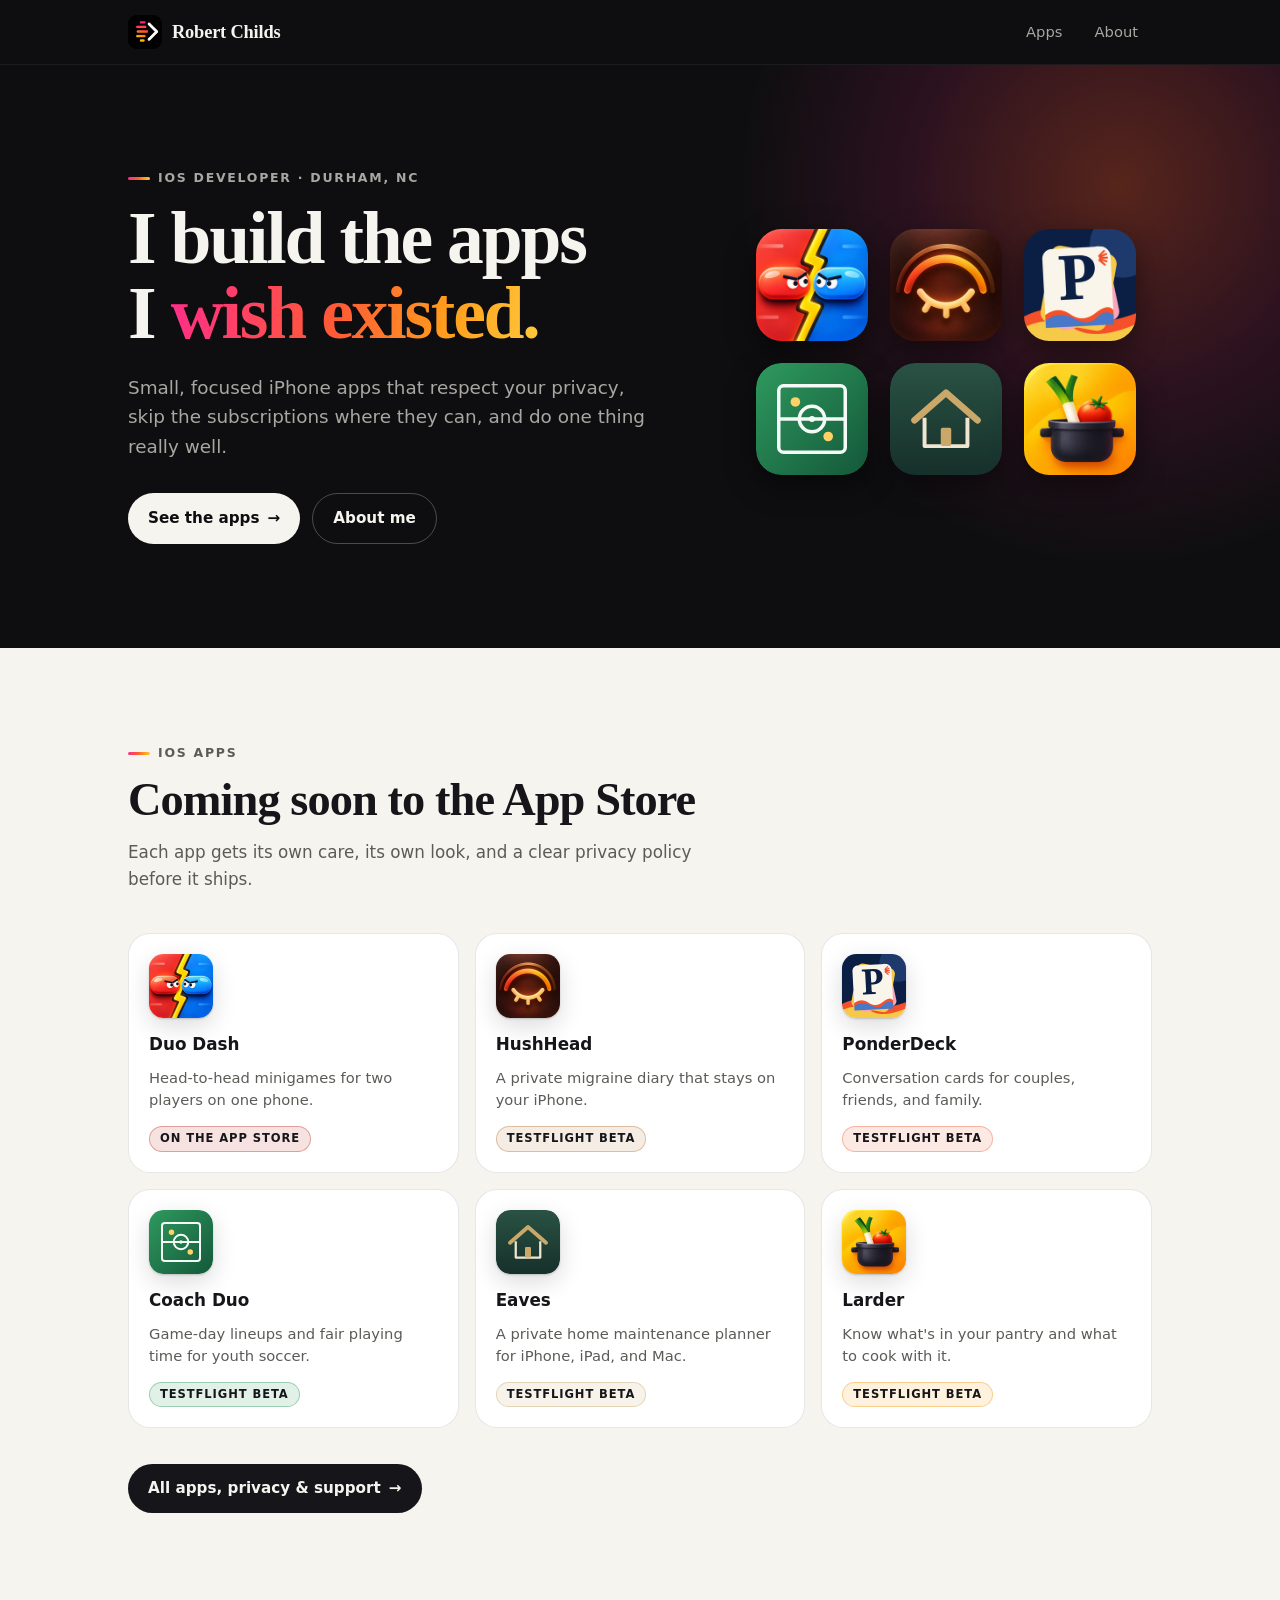
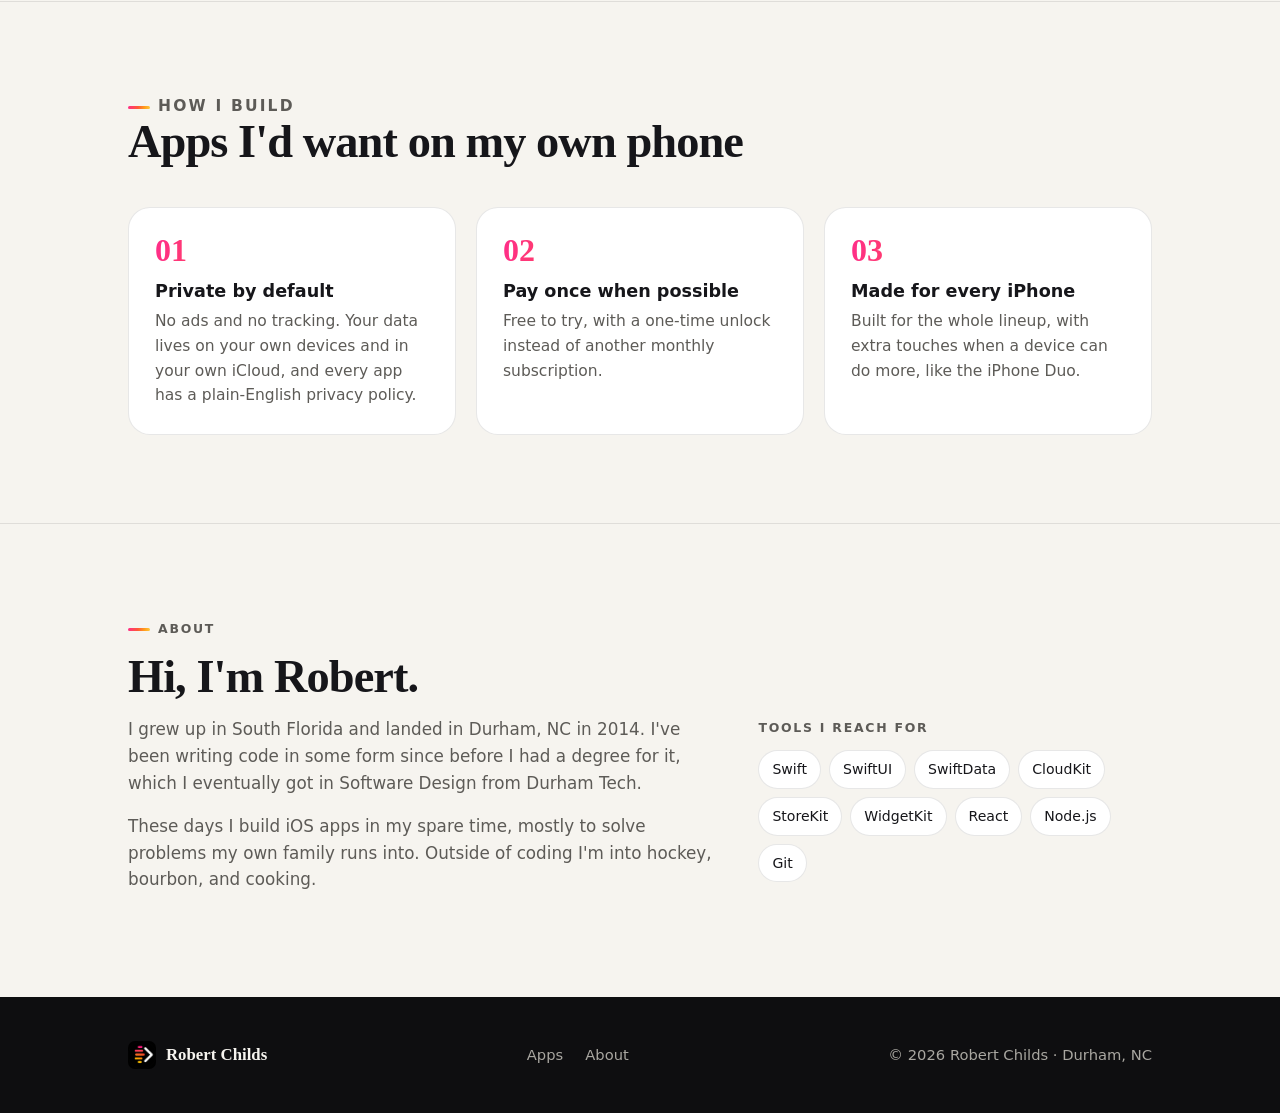
==== commit 1a112a03: "Duo Dash is live: new icon, App Store badge and link Co-Authored-By: Claude Opus 5.5 <noreply@anthro" ====
--- a/index.html
+++ b/index.html
@@ -100,7 +100,7 @@
       <h2 class="section-title" id="apps-title">Coming soon to the App Store</h2>
       <p class="section-lede">Each app gets its own care, its own look, and a clear privacy policy before it ships.</p>
       <ul class="apps-row">
-        <li><a href="/apps/#duo-dash" style="--app:#c0392b"><img class="app-icon" src="/apps/icons/duo-dash.png" alt="" width="64" height="64"><h3>Duo Dash</h3><p>Head-to-head minigames for two players on one phone.</p><span><span class="badge">In App Review</span></span></a></li>
+        <li><a href="/apps/#duo-dash" style="--app:#c0392b"><img class="app-icon" src="/apps/icons/duo-dash.png" alt="" width="64" height="64"><h3>Duo Dash</h3><p>Head-to-head minigames for two players on one phone.</p><span><span class="badge">On the App Store</span></span></a></li>
         <li><a href="/apps/#hushhead" style="--app:#b9783a"><img class="app-icon" src="/apps/icons/hushhead.png" alt="" width="64" height="64"><h3>HushHead</h3><p>A private migraine diary that stays on your iPhone.</p><span><span class="badge">TestFlight beta</span></span></a></li>
         <li><a href="/apps/#ponderdeck" style="--app:#f2643c"><img class="app-icon" src="/apps/icons/ponderdeck.png" alt="" width="64" height="64"><h3>PonderDeck</h3><p>Conversation cards for couples, friends, and family.</p><span><span class="badge">TestFlight beta</span></span></a></li>
         <li><a href="/apps/#coach-duo" style="--app:#2e9a5e"><img class="app-icon" src="/apps/icons/coach-duo.svg" alt="" width="64" height="64"><h3>Coach Duo</h3><p>Game-day lineups and fair playing time for youth soccer.</p><span><span class="badge">TestFlight beta</span></span></a></li>
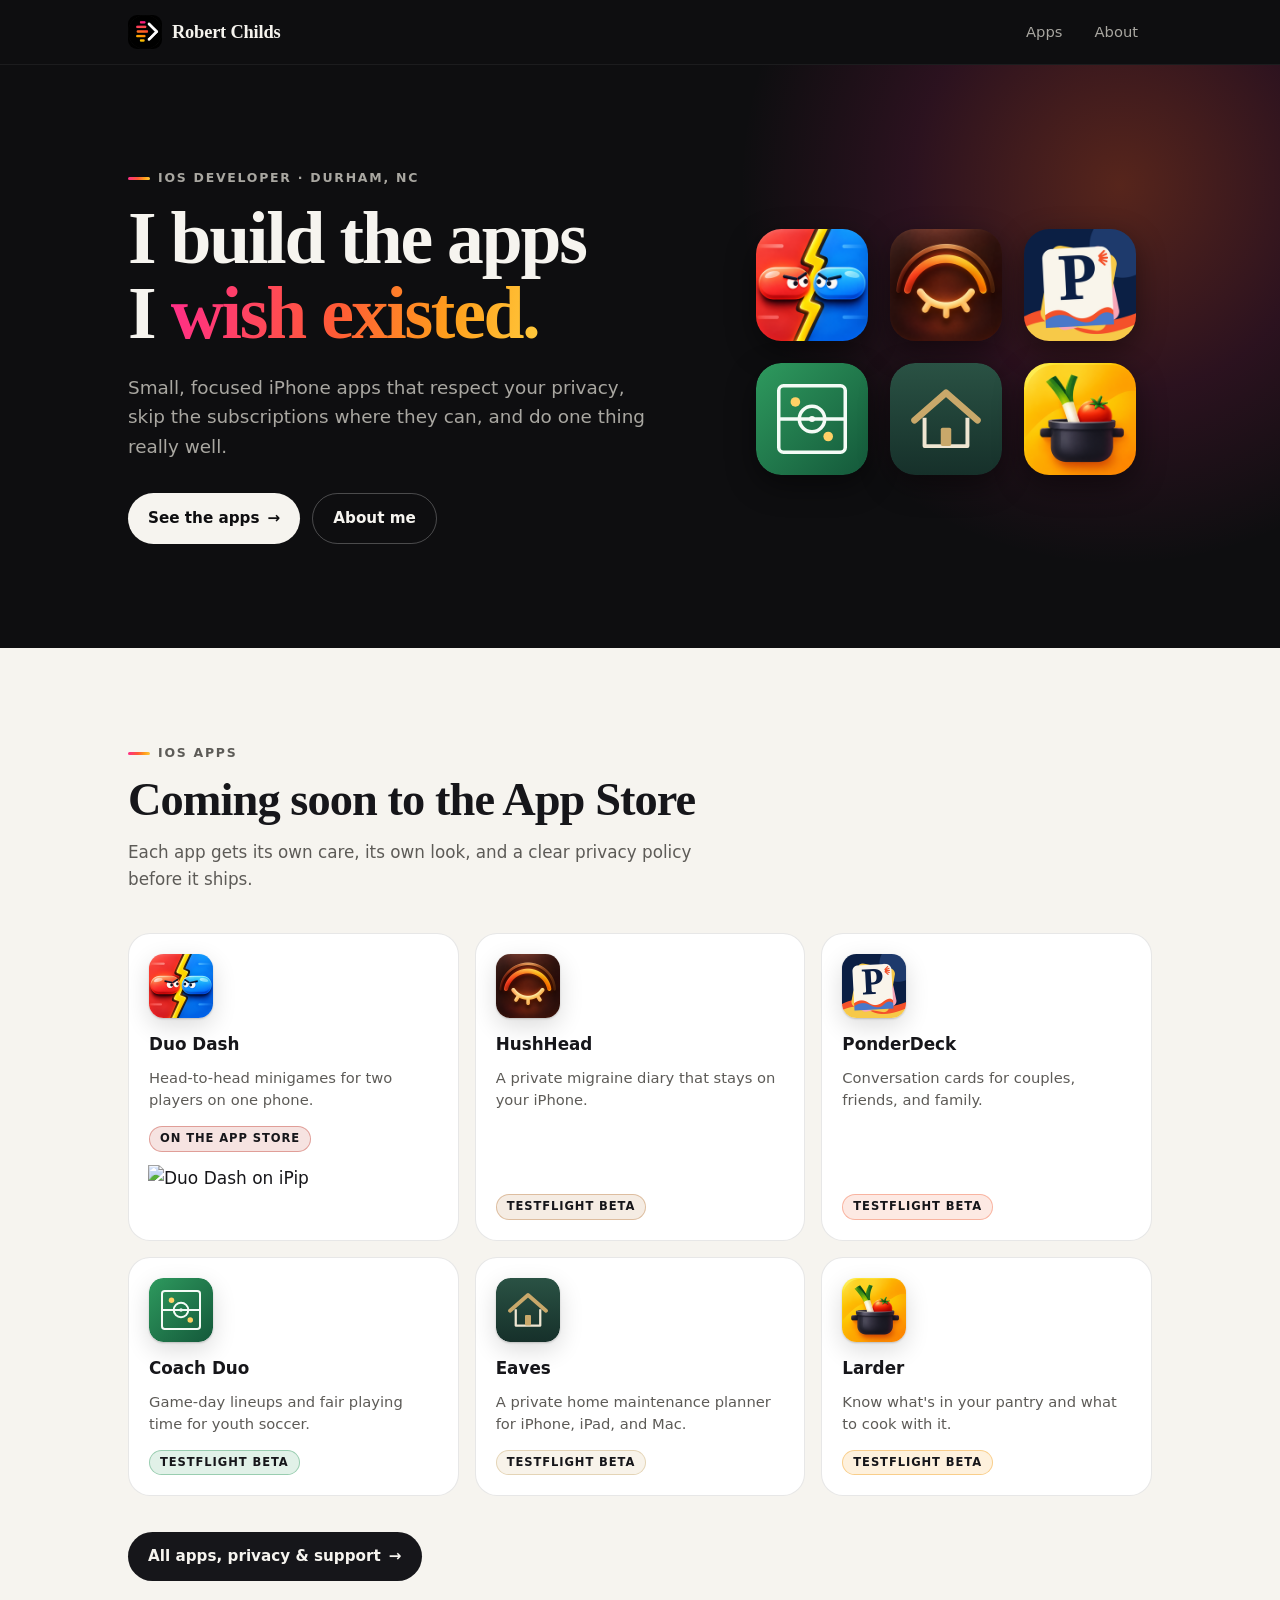
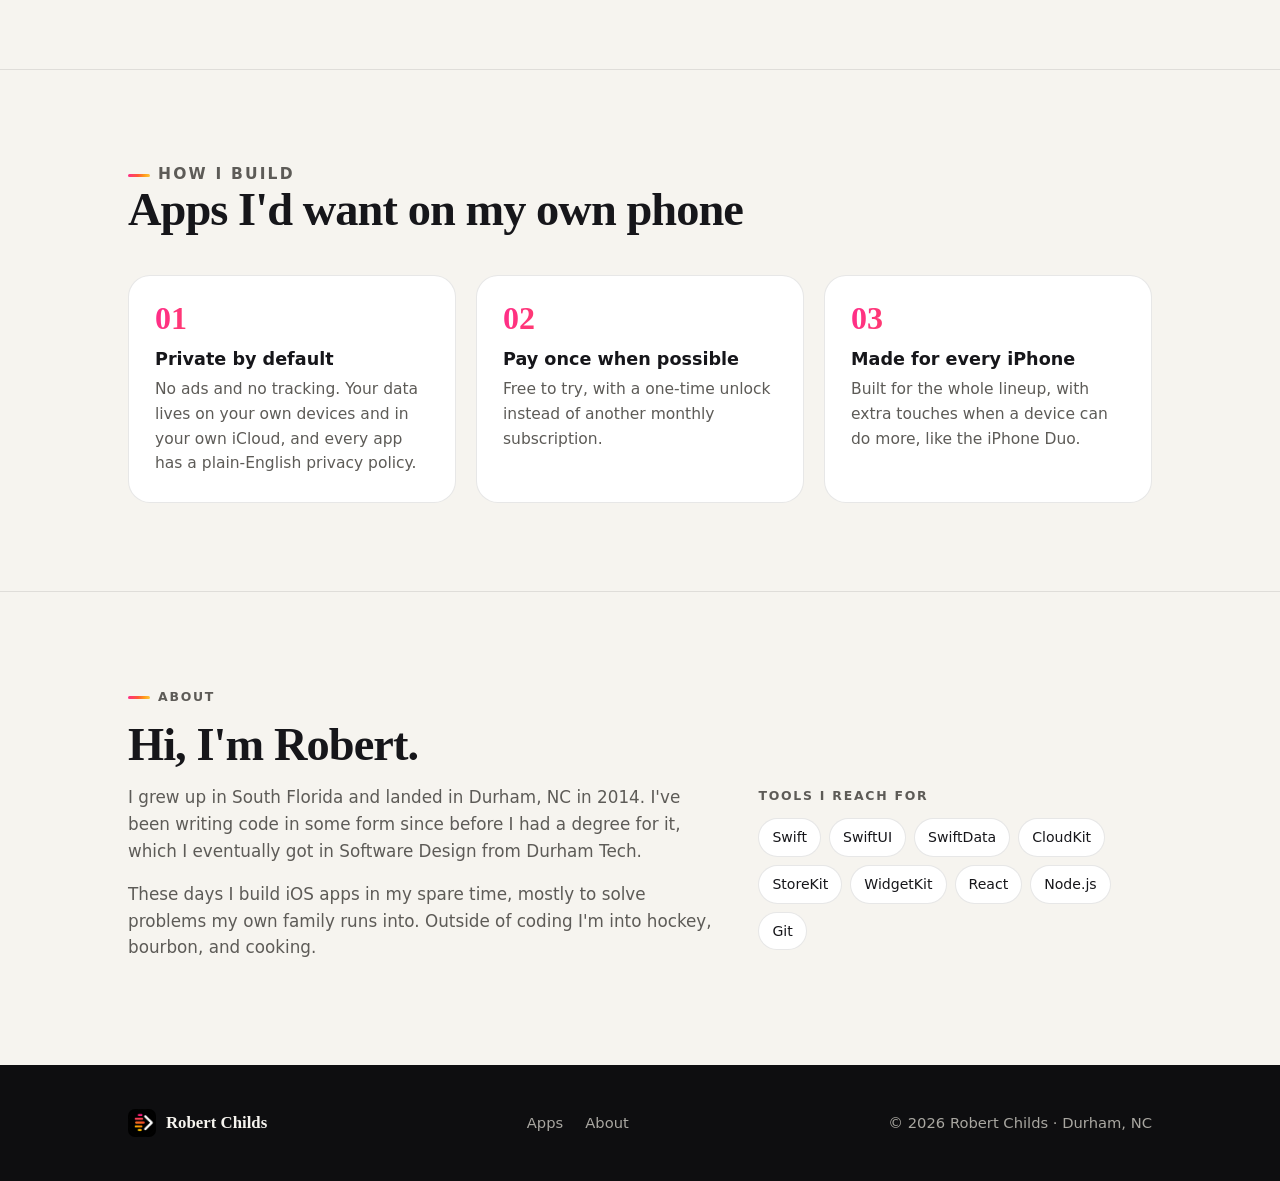
==== commit ed487e07: "Add iPip badge to Duo Dash card on home page Co-Authored-By: Claude Opus 5.5 <noreply@anthropic.com>" ====
--- a/index.html
+++ b/index.html
@@ -39,6 +39,14 @@
   .apps-row .app-icon { width: 64px; height: 64px; }
   .apps-row h3 { font: 600 1.05rem/1.25 var(--sans); margin: 4px 0 0; }
   .apps-row p { color: var(--muted); font-size: .92rem; line-height: 1.5; margin: 0; flex: 1; }
+  /* iPip badge sits inside the Duo Dash card as a sibling link (links can't nest) */
+  .apps-row .has-ipip { position: relative; }
+  .apps-row .has-ipip > a:first-child { padding-bottom: calc(20px + 56px + 12px); }
+  .apps-row .ipip-badge { position: absolute; left: 20px; bottom: 20px; width: calc(100% - 40px); max-width: 220px; }
+  .apps-row .ipip-badge a { display: block; padding: 0; background: none; border: 0; border-radius: 0; height: auto; }
+  .apps-row .ipip-badge a:hover { transform: translateY(-1px); }
+  .apps-row .ipip-badge img { display: block; width: 100%; height: auto; }
+  @media (max-width: 480px) { .apps-row .has-ipip > a:first-child { padding-bottom: calc(16px + 44px + 10px); } .apps-row .ipip-badge { left: 16px; bottom: 16px; width: calc(100% - 32px); } }
 
   .values { border-top: 1px solid var(--line); }
   .values ul { list-style: none; margin: 40px 0 0; padding: 0; display: grid; gap: 20px; }
@@ -100,7 +108,7 @@
       <h2 class="section-title" id="apps-title">Coming soon to the App Store</h2>
       <p class="section-lede">Each app gets its own care, its own look, and a clear privacy policy before it ships.</p>
       <ul class="apps-row">
-        <li><a href="/apps/#duo-dash" style="--app:#c0392b"><img class="app-icon" src="/apps/icons/duo-dash.png" alt="" width="64" height="64"><h3>Duo Dash</h3><p>Head-to-head minigames for two players on one phone.</p><span><span class="badge">On the App Store</span></span></a></li>
+        <li class="has-ipip"><a href="/apps/#duo-dash" style="--app:#c0392b"><img class="app-icon" src="/apps/icons/duo-dash.png" alt="" width="64" height="64"><h3>Duo Dash</h3><p>Head-to-head minigames for two players on one phone.</p><span><span class="badge">On the App Store</span></span></a><div class="ipip-badge"><a href="https://ipip.fyi/apps/duo-dash?ref=badge"><img src="https://ipip.fyi/badge/duo-dash.svg?theme=dark" alt="Duo Dash on iPip" width="220" height="56"></a></div></li>
         <li><a href="/apps/#hushhead" style="--app:#b9783a"><img class="app-icon" src="/apps/icons/hushhead.png" alt="" width="64" height="64"><h3>HushHead</h3><p>A private migraine diary that stays on your iPhone.</p><span><span class="badge">TestFlight beta</span></span></a></li>
         <li><a href="/apps/#ponderdeck" style="--app:#f2643c"><img class="app-icon" src="/apps/icons/ponderdeck.png" alt="" width="64" height="64"><h3>PonderDeck</h3><p>Conversation cards for couples, friends, and family.</p><span><span class="badge">TestFlight beta</span></span></a></li>
         <li><a href="/apps/#coach-duo" style="--app:#2e9a5e"><img class="app-icon" src="/apps/icons/coach-duo.svg" alt="" width="64" height="64"><h3>Coach Duo</h3><p>Game-day lineups and fair playing time for youth soccer.</p><span><span class="badge">TestFlight beta</span></span></a></li>
